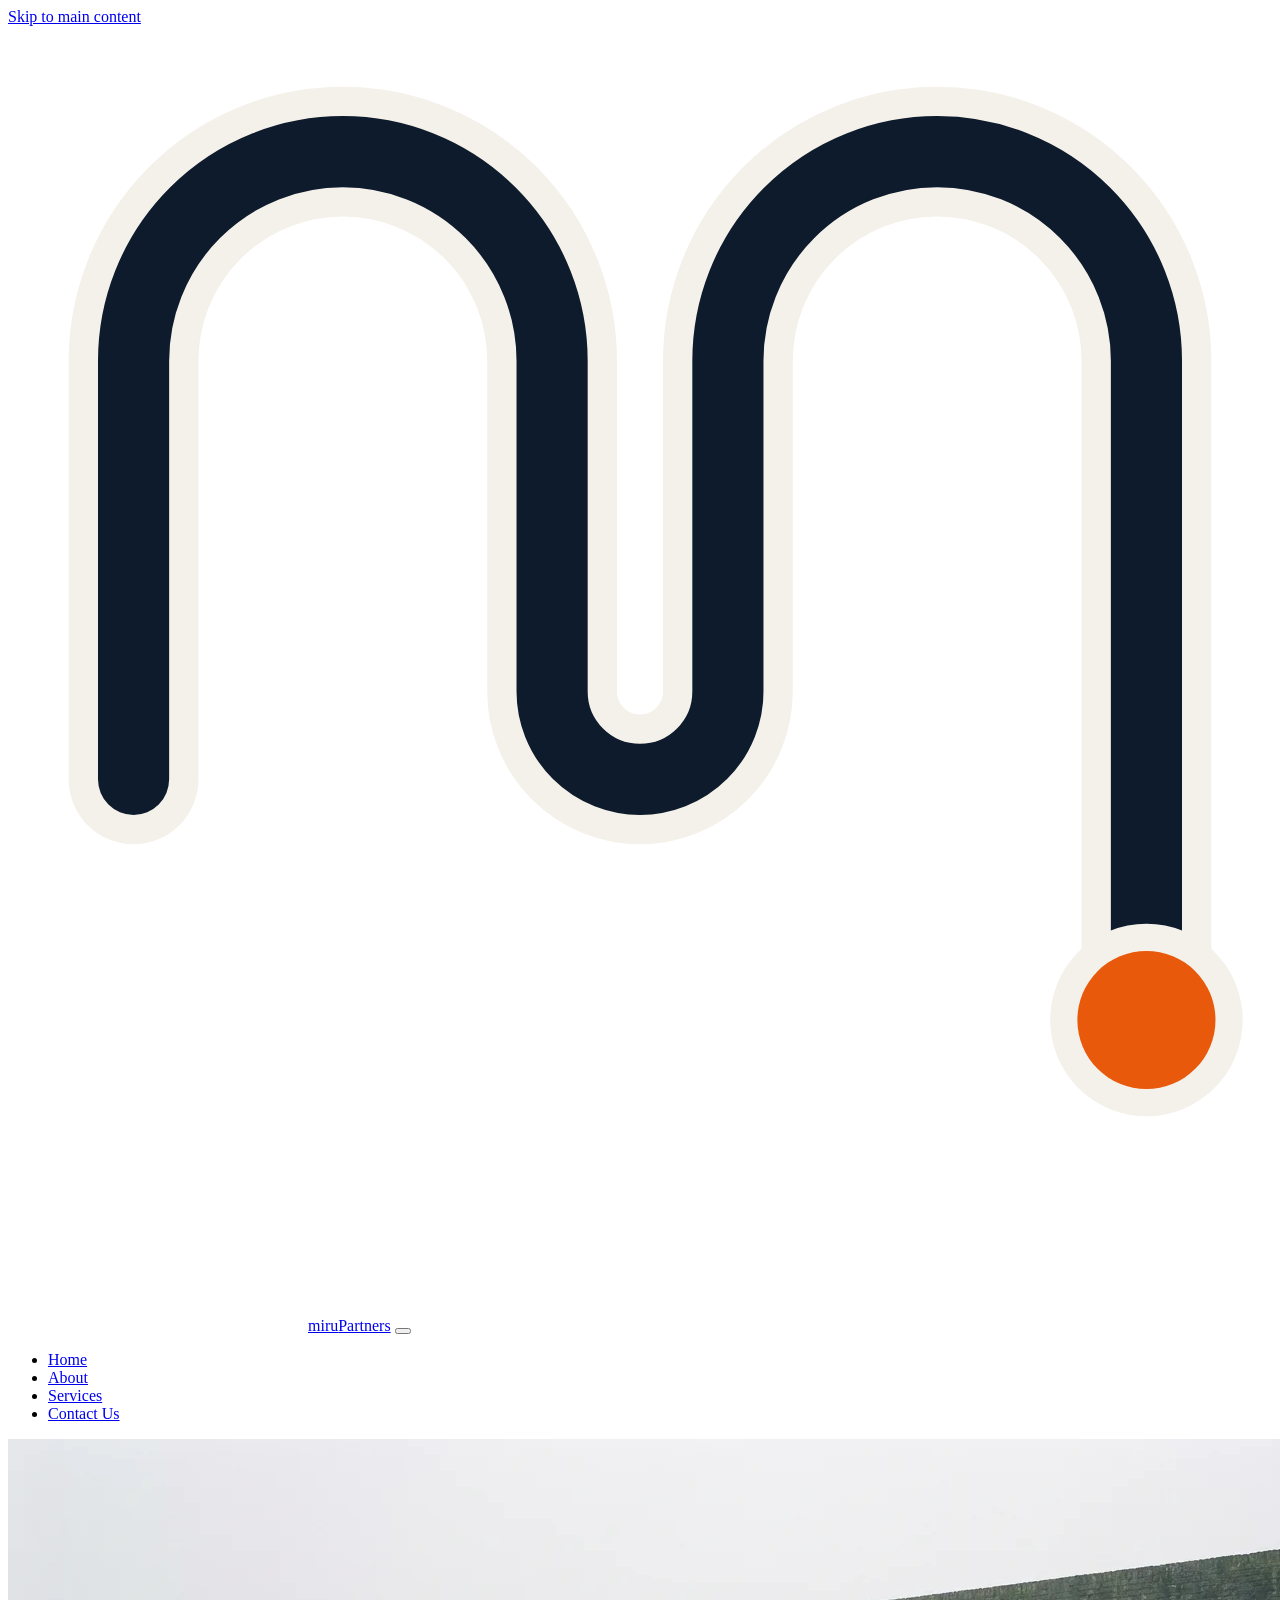
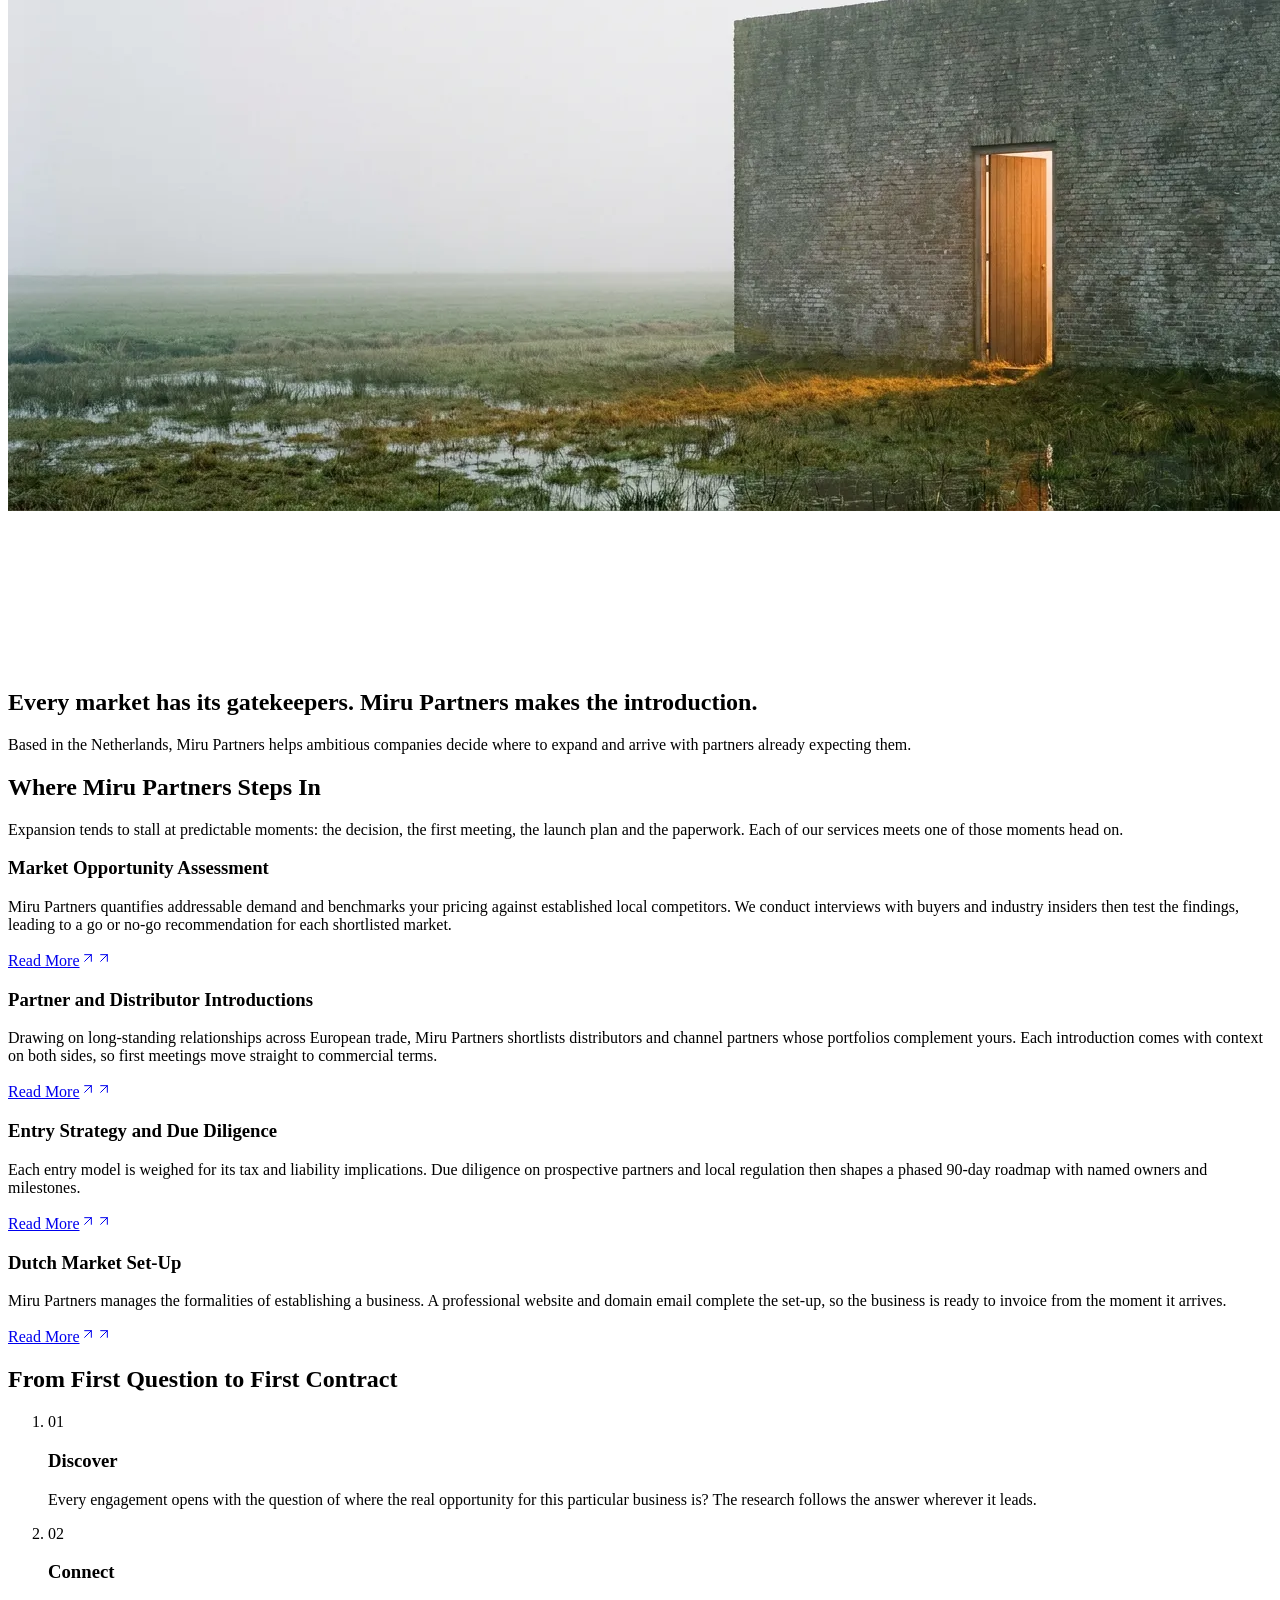
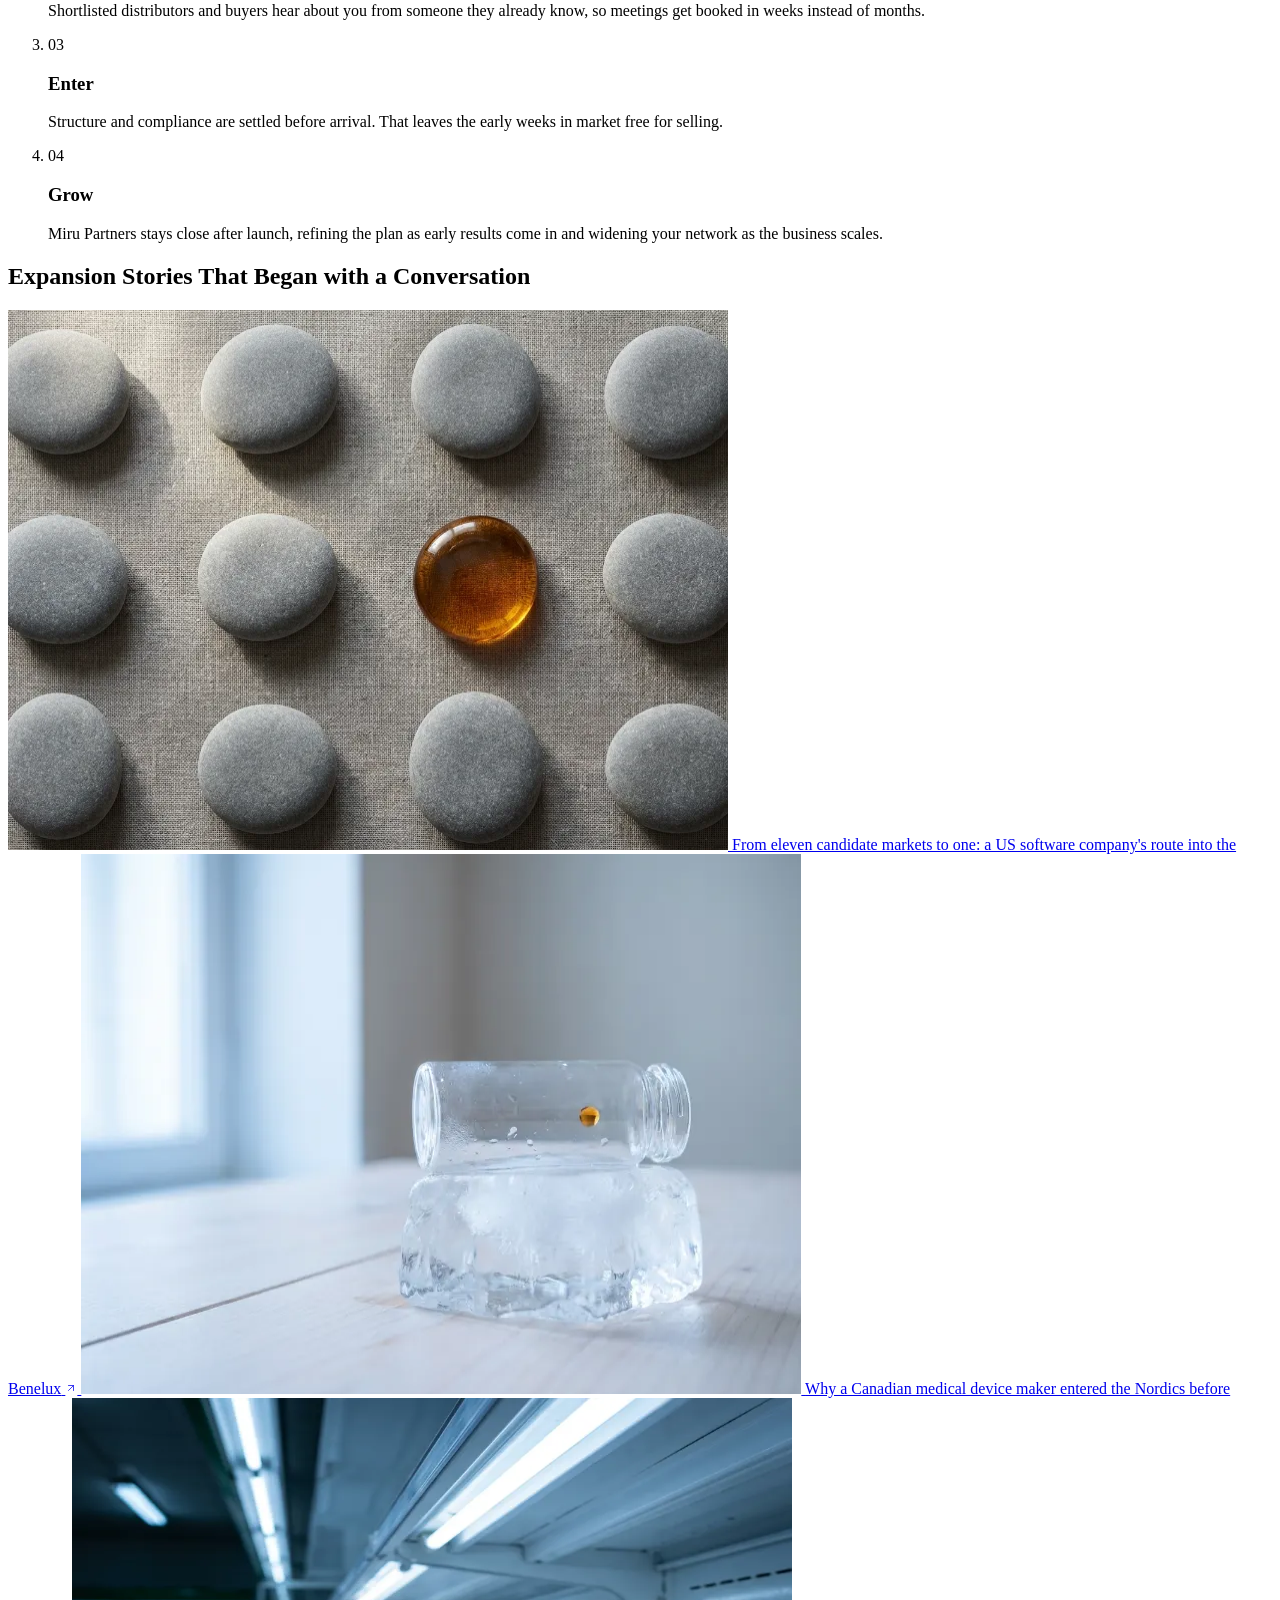
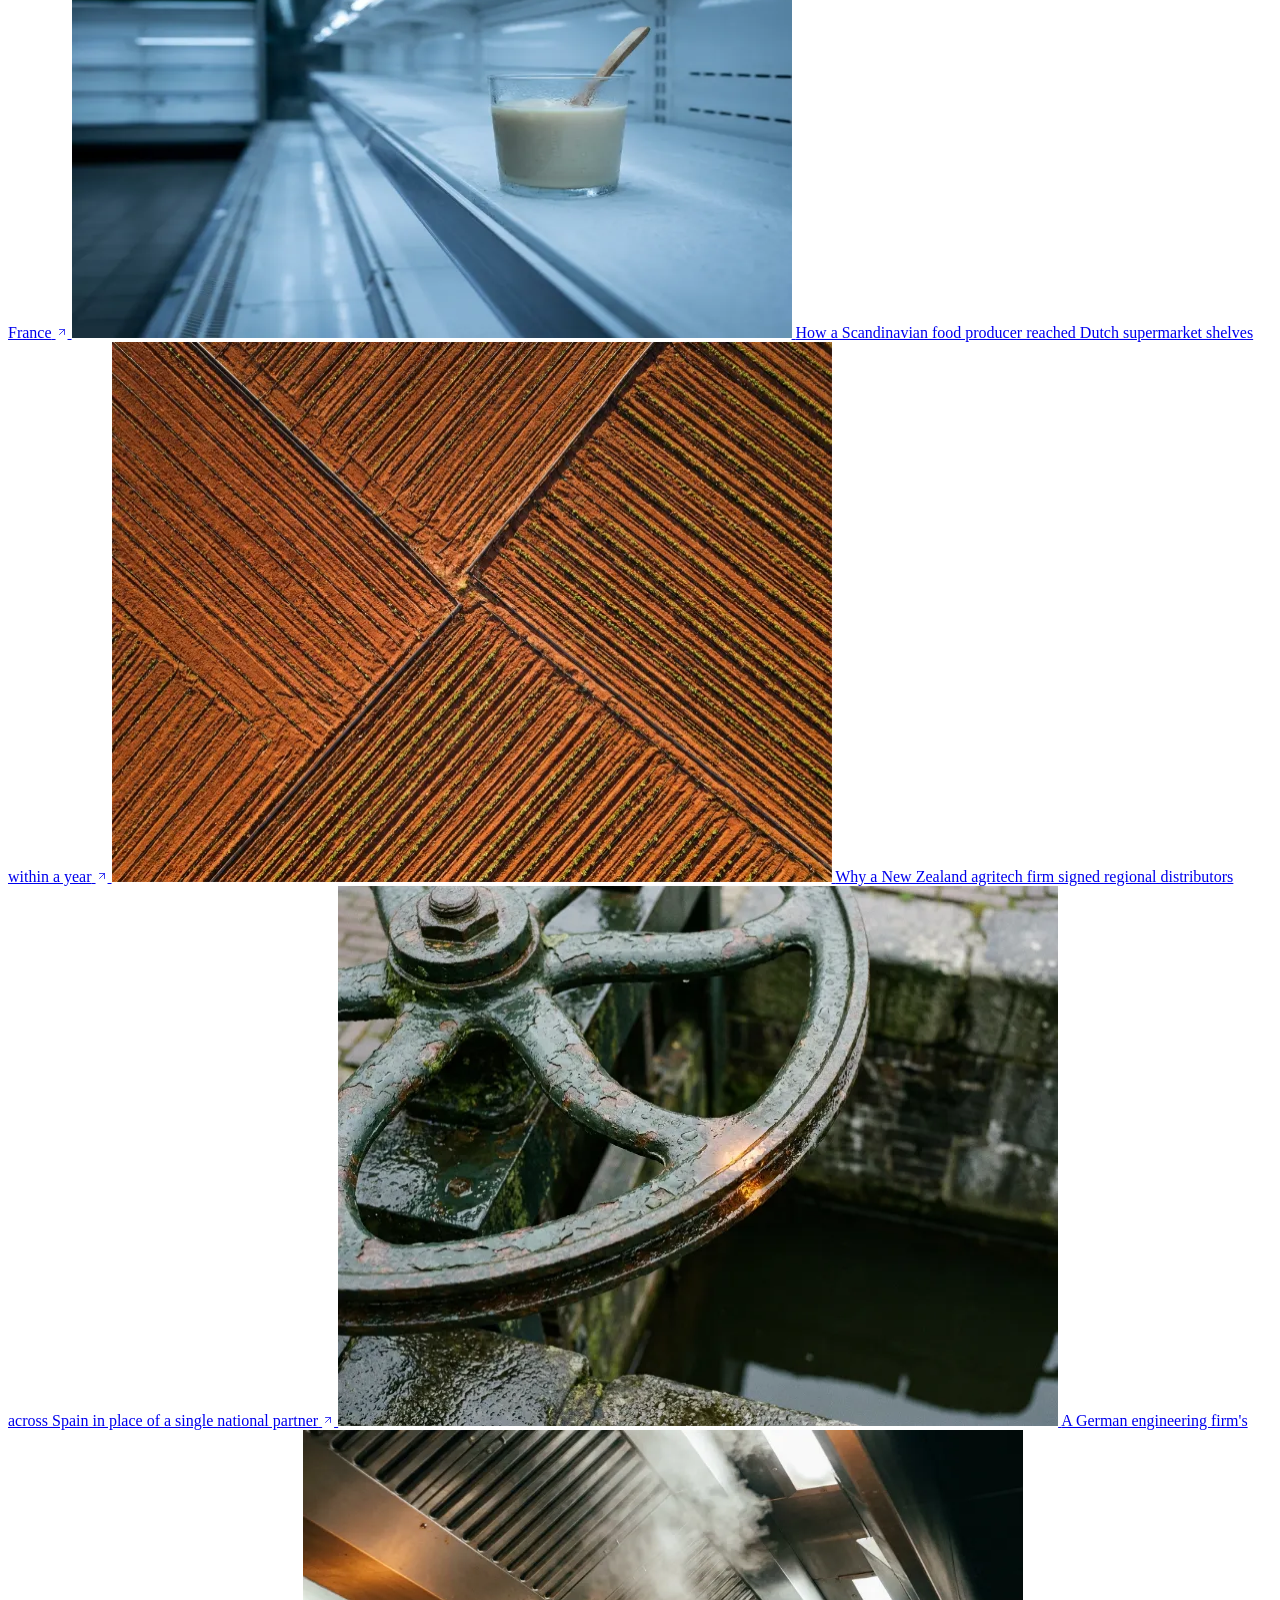
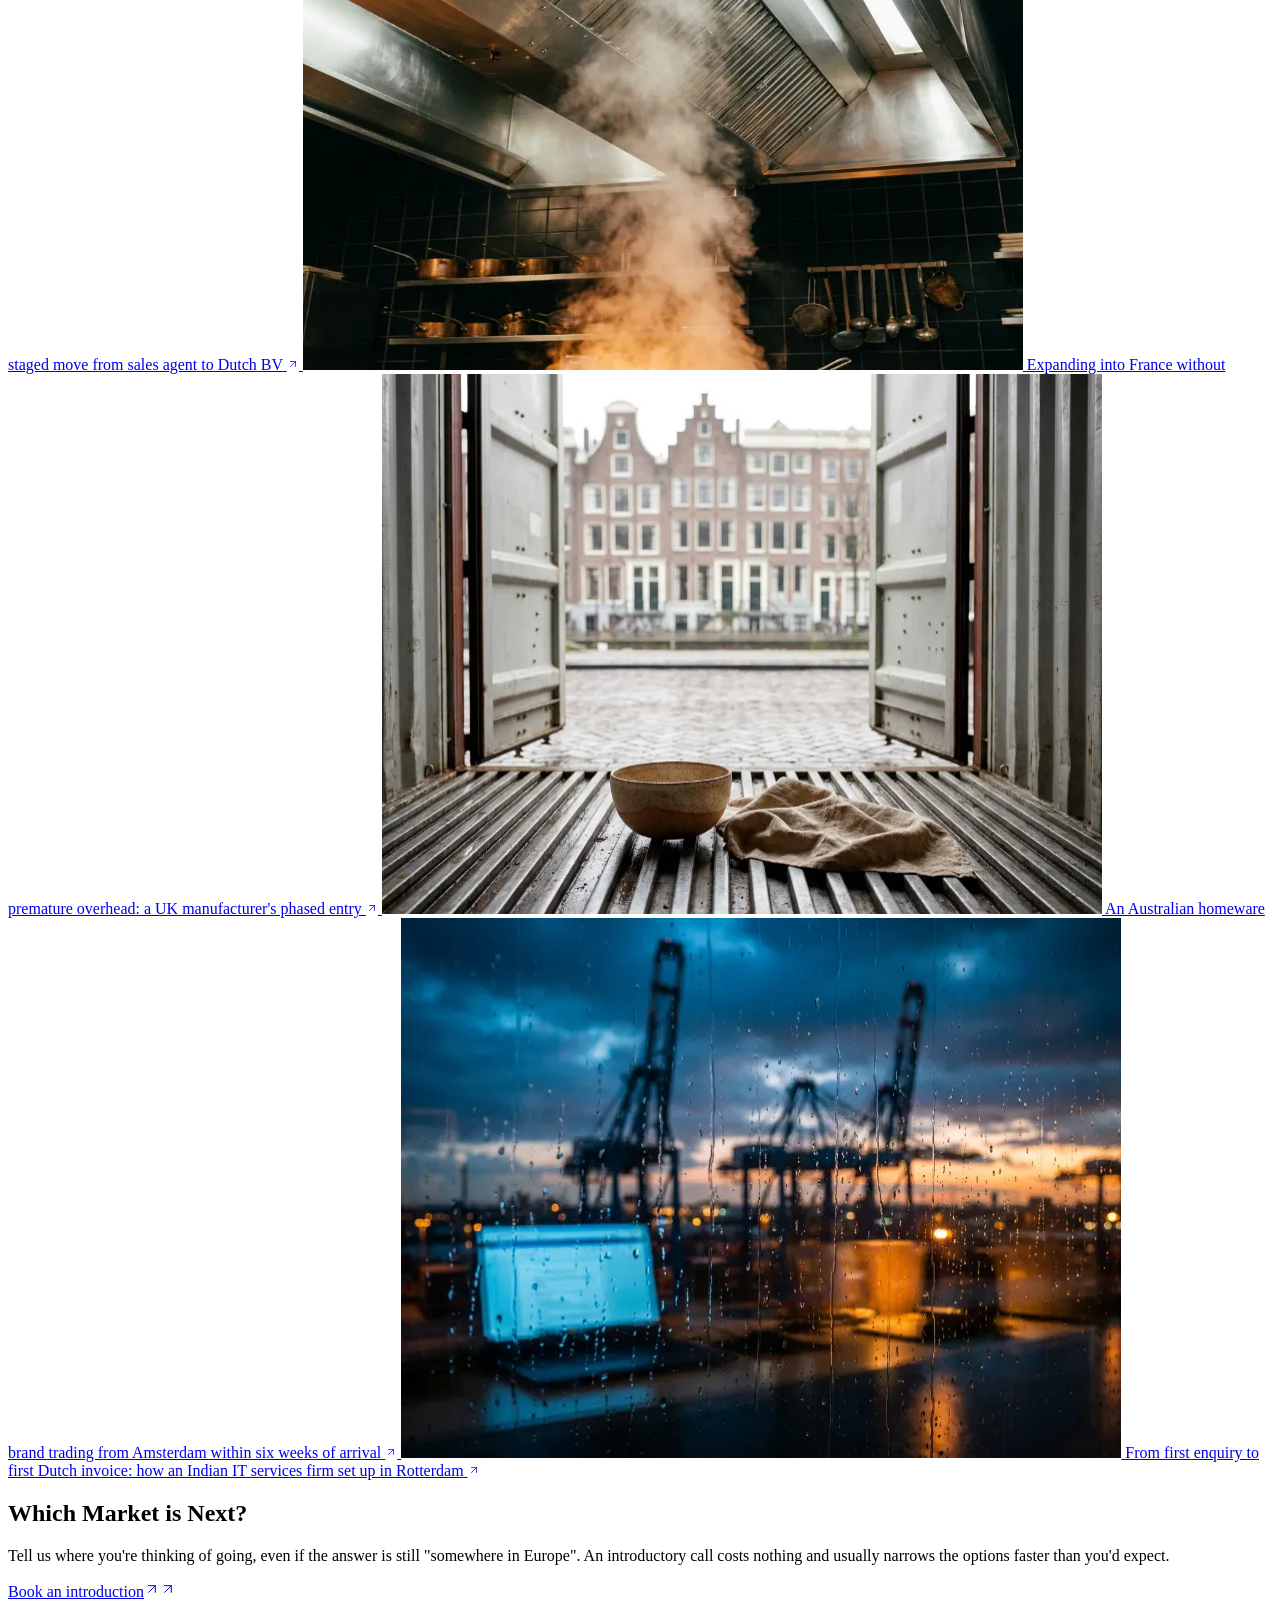
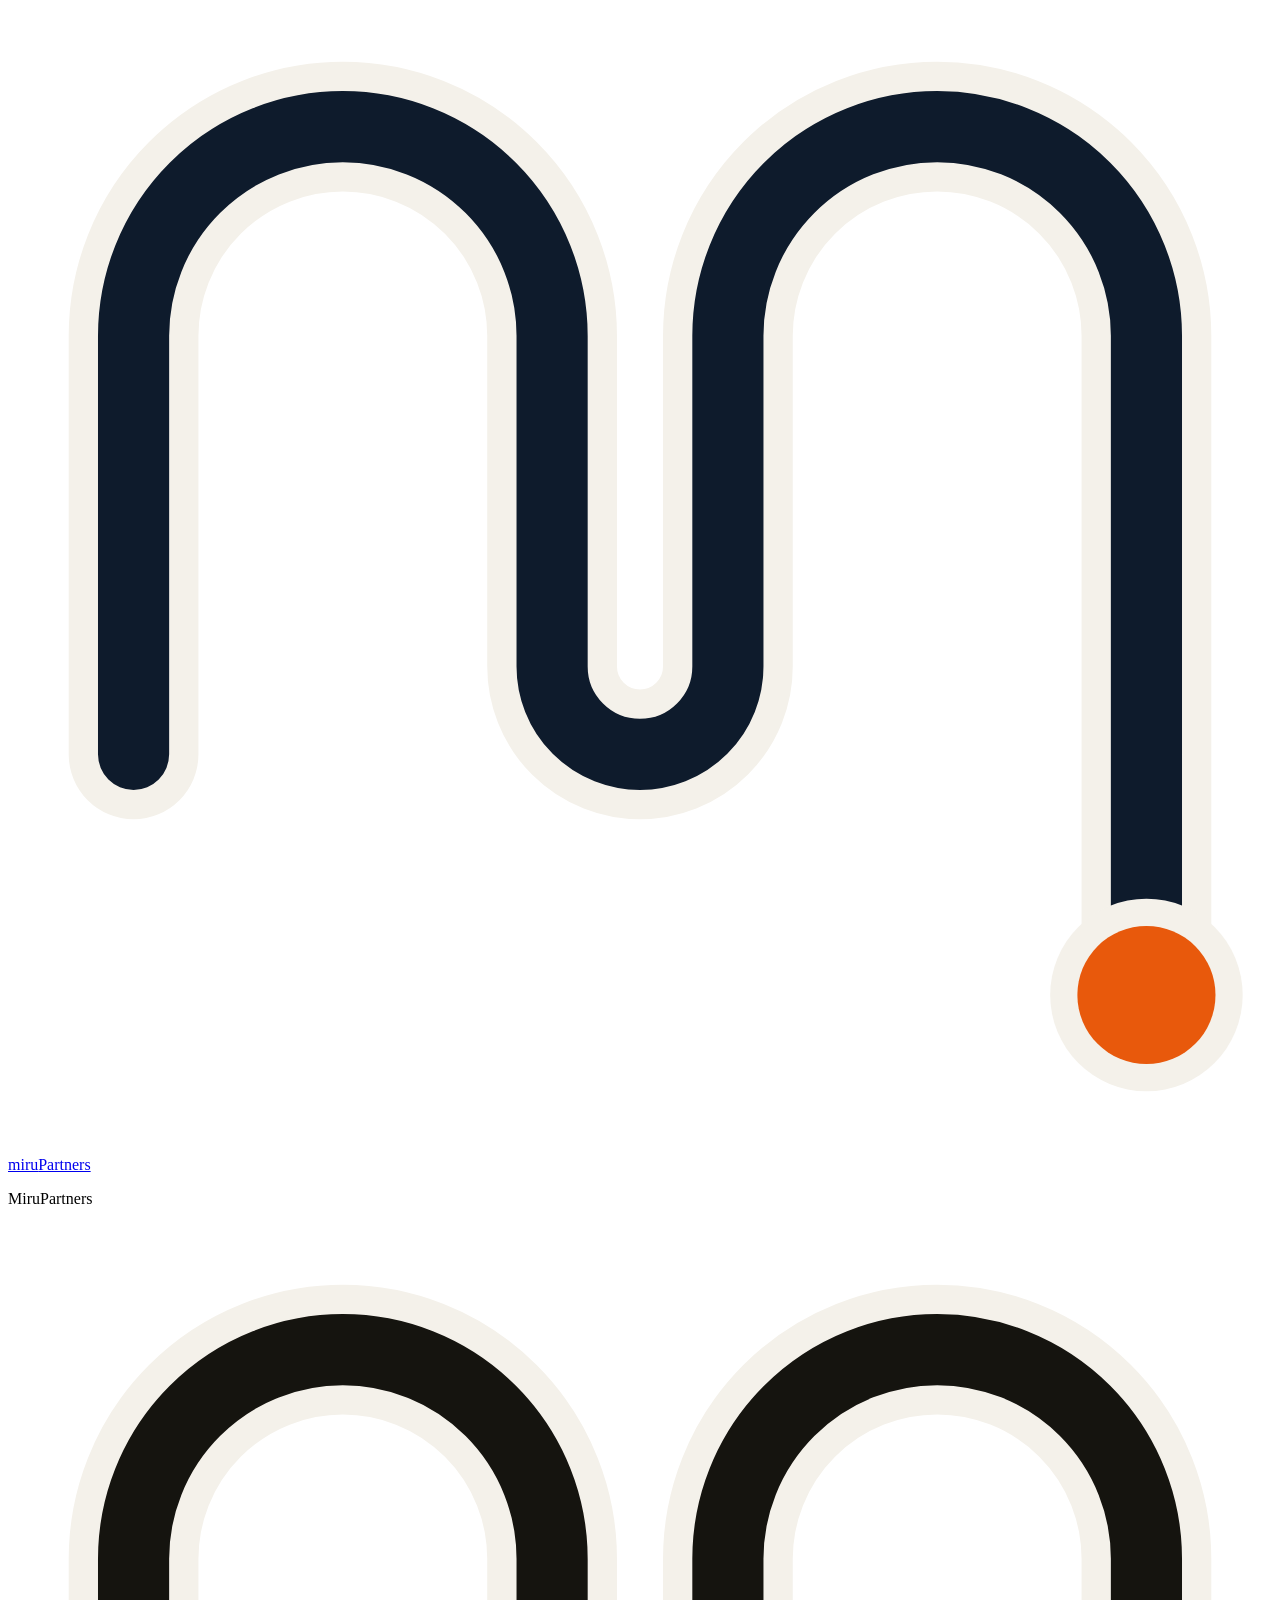
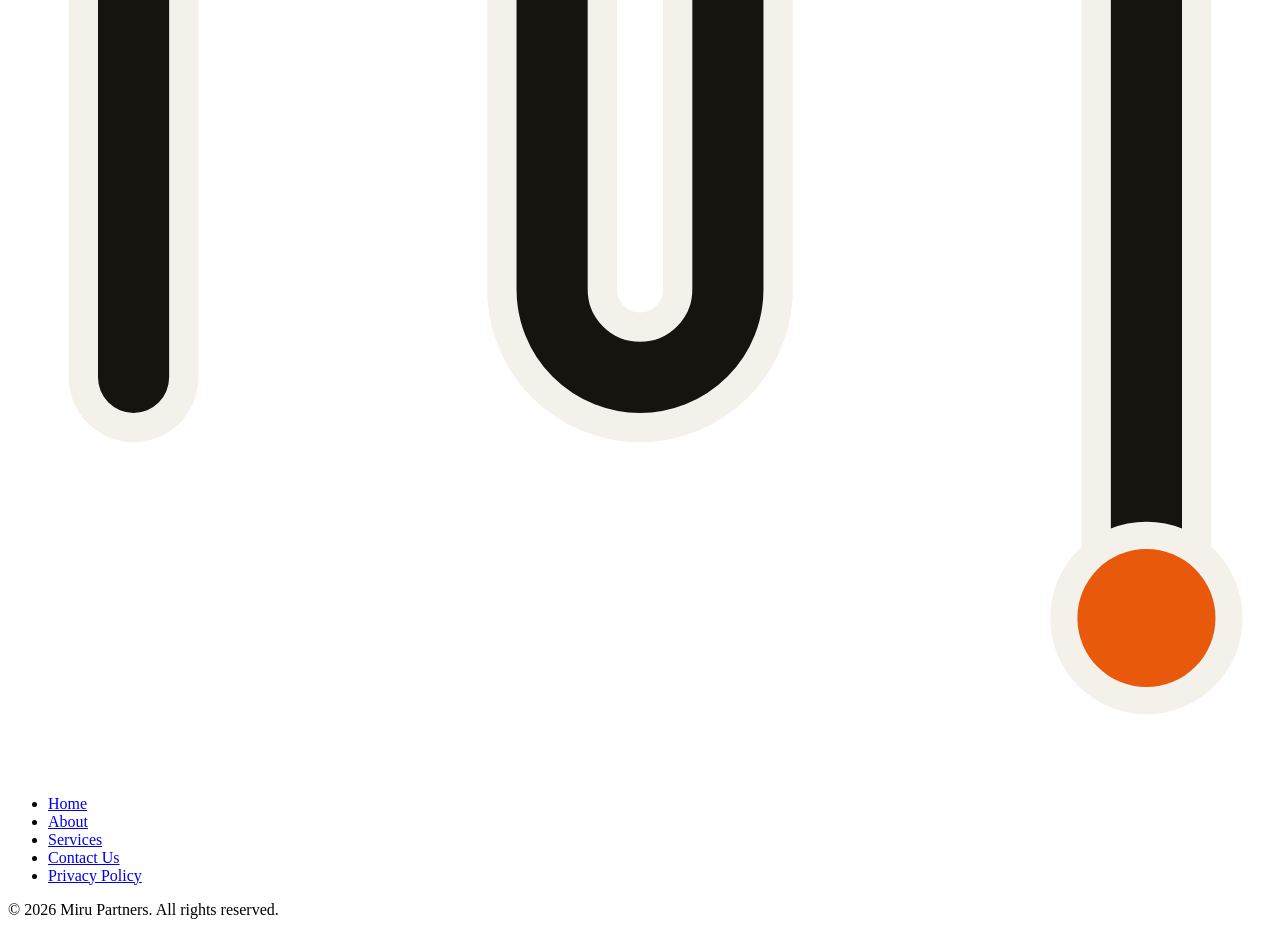
==== index.html @ 8a685271 "Add files via upload" ====
<!DOCTYPE html>
<html lang="en">
<head>
  <meta charset="utf-8">
  <meta name="viewport" content="width=device-width, initial-scale=1">
  <title>Miru Partners - Miru Partners makes the introduction.</title>
  <meta name="description" content="Based in the Netherlands, Miru Partners helps ambitious companies decide where to expand and arrive with partners already expecting them.">
  <meta name="keywords" content="Miru Partners">
  <link rel="icon" href="/favicon.svg" type="image/svg+xml">
  <link rel="canonical" href="https://www.mirupartners.com/">
  <link rel="preload" href="/assets/fonts/archivo-latin-wdth-normal.woff2" as="font" type="font/woff2" crossorigin>
  <link rel="stylesheet" href="/assets/css/styles.css">
</head>
<body>
  <a class="skip-link" href="#main">Skip to main content</a>
  <div class="shell">
    <header class="site-header">
      <a class="logo" href="/" aria-label="Miru Partners, home"><span class="logo__mark" aria-hidden="true"><svg viewBox="0 0 6.04 5.5" fill="none"><path d="M0.6 3.6V1.6A1 1 0 0 1 2.6 1.6V3.18A0.42 0.42 0 0 0 3.44 3.18V1.6A1 1 0 0 1 5.44 1.6V4.75" stroke="#F4F1EA" stroke-width="0.62" stroke-linecap="round" stroke-linejoin="round"/><path d="M0.6 3.6V1.6A1 1 0 0 1 2.6 1.6V3.18A0.42 0.42 0 0 0 3.44 3.18V1.6A1 1 0 0 1 5.44 1.6V4.75" stroke="#0E1B2C" stroke-width="0.34" stroke-linecap="round" stroke-linejoin="round"/><circle cx="5.44" cy="4.75" r="0.46" fill="#F4F1EA"/><circle cx="5.44" cy="4.75" r="0.33" fill="#E8590C"/></svg><canvas></canvas></span><span class="logo__word"><span class="logo__name">miru</span><span class="logo__tag">Partners</span></span></a>
      <button class="menu-toggle" type="button" aria-expanded="false" aria-controls="site-nav" aria-label="Menu"><span></span><span></span></button>
      <nav class="site-nav" id="site-nav" aria-label="Primary">
        <ul>
          <li><a href="/" aria-current="page">Home</a></li>
          <li><a href="/about/">About</a></li>
          <li><a href="/services/">Services</a></li>
          <li><a href="/contact/">Contact Us</a></li>
        </ul>
      </nav>
    </header>

    <main id="main">
      <section class="hero hero--home">
        <div class="hero__media" aria-hidden="true">
          <img src="/assets/img/hero-home-1000.webp" srcset="/assets/img/hero-home-640.webp 640w, /assets/img/hero-home-1000.webp 1000w, /assets/img/hero-home-1600.webp 1584w" sizes="100vw" width="1584" height="672" alt="" fetchpriority="high">
          <span class="hero__glow"></span>
          <canvas class="hero__gl" aria-hidden="true"></canvas>
        </div>
        <div class="container hero__grid">
          <h1 class="statement">Every market has its gatekeepers. <span class="orb orb--live" aria-hidden="true"></span> <span class="fade">Miru Partners makes the introduction.</span></h1>
          <div class="hero__aside">
            <p class="body">Based in the Netherlands, Miru Partners helps ambitious companies decide where to expand and arrive with partners already expecting them.</p>
          </div>
        </div>
        <span class="hero__cue" aria-hidden="true"></span>
      </section>

      <section class="section" aria-labelledby="steps-in">
        <div class="container">
          <div class="intro reveal">
            <h2 class="title" id="steps-in">Where Miru Partners Steps In</h2>
            <p class="body">Expansion tends to stall at predictable moments: the decision, the first meeting, the launch plan and the paperwork. Each of our services meets one of those moments head on.</p>
          </div>
          <div class="rows">
            <article class="row reveal">
              <div class="svc__emblem row__emblem" data-emblem="shortlist" aria-hidden="true"></div>
              <h3 class="row__title">Market Opportunity Assessment</h3>
              <p class="body">Miru Partners quantifies addressable demand and benchmarks your pricing against established local competitors. We conduct interviews with buyers and industry insiders then test the findings, leading to a go or no-go recommendation for each shortlisted market.</p>
              <a class="btn btn--sm" href="/services/#market-opportunity-assessment" aria-label="Read More: Market Opportunity Assessment"><span class="btn__label">Read More</span><span class="btn__icon" aria-hidden="true"><svg width="16" height="16" viewBox="0 0 24 24" fill="none" stroke="currentColor" stroke-width="1.5" stroke-linecap="round" stroke-linejoin="round"><path d="M7 17 17 7"/><path d="M7 7h10v10"/></svg><svg width="16" height="16" viewBox="0 0 24 24" fill="none" stroke="currentColor" stroke-width="1.5" stroke-linecap="round" stroke-linejoin="round"><path d="M7 17 17 7"/><path d="M7 7h10v10"/></svg></span></a>
            </article>
            <article class="row reveal">
              <div class="svc__emblem row__emblem" data-emblem="bridge" aria-hidden="true"></div>
              <h3 class="row__title">Partner and Distributor Introductions</h3>
              <p class="body">Drawing on long-standing relationships across European trade, Miru Partners shortlists distributors and channel partners whose portfolios complement yours. Each introduction comes with context on both sides, so first meetings move straight to commercial terms.</p>
              <a class="btn btn--sm" href="/services/#partner-and-distributor-introductions" aria-label="Read More: Partner and Distributor Introductions"><span class="btn__label">Read More</span><span class="btn__icon" aria-hidden="true"><svg width="16" height="16" viewBox="0 0 24 24" fill="none" stroke="currentColor" stroke-width="1.5" stroke-linecap="round" stroke-linejoin="round"><path d="M7 17 17 7"/><path d="M7 7h10v10"/></svg><svg width="16" height="16" viewBox="0 0 24 24" fill="none" stroke="currentColor" stroke-width="1.5" stroke-linecap="round" stroke-linejoin="round"><path d="M7 17 17 7"/><path d="M7 7h10v10"/></svg></span></a>
            </article>
            <article class="row reveal">
              <div class="svc__emblem row__emblem" data-emblem="roadmap" aria-hidden="true"></div>
              <h3 class="row__title">Entry Strategy and Due Diligence</h3>
              <p class="body">Each entry model is weighed for its tax and liability implications. Due diligence on prospective partners and local regulation then shapes a phased 90-day roadmap with named owners and milestones.</p>
              <a class="btn btn--sm" href="/services/#entry-strategy-and-due-diligence" aria-label="Read More: Entry Strategy and Due Diligence"><span class="btn__label">Read More</span><span class="btn__icon" aria-hidden="true"><svg width="16" height="16" viewBox="0 0 24 24" fill="none" stroke="currentColor" stroke-width="1.5" stroke-linecap="round" stroke-linejoin="round"><path d="M7 17 17 7"/><path d="M7 7h10v10"/></svg><svg width="16" height="16" viewBox="0 0 24 24" fill="none" stroke="currentColor" stroke-width="1.5" stroke-linecap="round" stroke-linejoin="round"><path d="M7 17 17 7"/><path d="M7 7h10v10"/></svg></span></a>
            </article>
            <article class="row reveal">
              <div class="svc__emblem row__emblem" data-emblem="setup" aria-hidden="true"></div>
              <h3 class="row__title">Dutch Market Set-Up</h3>
              <p class="body">Miru Partners manages the formalities of establishing a business. A professional website and domain email complete the set-up, so the business is ready to invoice from the moment it arrives.</p>
              <a class="btn btn--sm" href="/services/#dutch-market-set-up" aria-label="Read More: Dutch Market Set-Up"><span class="btn__label">Read More</span><span class="btn__icon" aria-hidden="true"><svg width="16" height="16" viewBox="0 0 24 24" fill="none" stroke="currentColor" stroke-width="1.5" stroke-linecap="round" stroke-linejoin="round"><path d="M7 17 17 7"/><path d="M7 7h10v10"/></svg><svg width="16" height="16" viewBox="0 0 24 24" fill="none" stroke="currentColor" stroke-width="1.5" stroke-linecap="round" stroke-linejoin="round"><path d="M7 17 17 7"/><path d="M7 7h10v10"/></svg></span></a>
            </article>
          </div>
        </div>
      </section>

      <section class="section band" aria-labelledby="process">
        <div class="container">
          <h2 class="title reveal measure-14" id="process">From First Question to First Contract</h2>
          <ol class="steps">
            <li class="step reveal">
              <span class="step__num">01</span>
              <h3>Discover</h3>
              <p class="body">Every engagement opens with the question of where the real opportunity for this particular business is? The research follows the answer wherever it leads.</p>
            </li>
            <li class="step reveal">
              <span class="step__num">02</span>
              <h3>Connect</h3>
              <p class="body">Shortlisted distributors and buyers hear about you from someone they already know, so meetings get booked in weeks instead of months.</p>
            </li>
            <li class="step reveal">
              <span class="step__num">03</span>
              <h3>Enter</h3>
              <p class="body">Structure and compliance are settled before arrival. That leaves the early weeks in market free for selling.</p>
            </li>
            <li class="step reveal">
              <span class="step__num">04</span>
              <h3>Grow</h3>
              <p class="body">Miru Partners stays close after launch, refining the plan as early results come in and widening your network as the business scales.</p>
            </li>
          </ol>
        </div>
      </section>

      <section class="tumble" aria-labelledby="stories" data-tumble>
        <div class="tumble__sticky">
          <div class="container tumble__head">
            <h2 class="title title--sm" id="stories">Expansion Stories That Began with a Conversation</h2>
          </div>
          <div class="tumble__scene">
            <a class="tumble__card" href="/services/#case-benelux">
              <img src="/assets/img/story-benelux-720.webp" width="720" height="540" alt="" decoding="async" draggable="false">
              <span class="tumble__text">From eleven candidate markets to one: a US software company's route into the Benelux</span>
              <span class="tumble__arrow" aria-hidden="true"><svg width="12" height="12" viewBox="0 0 24 24" fill="none" stroke="currentColor" stroke-width="1.5" stroke-linecap="round" stroke-linejoin="round" aria-hidden="true"><path d="M7 17 17 7"/><path d="M7 7h10v10"/></svg></span>
            </a>
            <a class="tumble__card" href="/services/#case-nordics" tabindex="-1">
              <img src="/assets/img/story-nordics-720.webp" width="720" height="540" alt="" decoding="async" draggable="false">
              <span class="tumble__text">Why a Canadian medical device maker entered the Nordics before France</span>
              <span class="tumble__arrow" aria-hidden="true"><svg width="12" height="12" viewBox="0 0 24 24" fill="none" stroke="currentColor" stroke-width="1.5" stroke-linecap="round" stroke-linejoin="round" aria-hidden="true"><path d="M7 17 17 7"/><path d="M7 7h10v10"/></svg></span>
            </a>
            <a class="tumble__card" href="/services/#case-supermarket" tabindex="-1">
              <img src="/assets/img/story-supermarket-720.webp" width="720" height="540" alt="" decoding="async" draggable="false">
              <span class="tumble__text">How a Scandinavian food producer reached Dutch supermarket shelves within a year</span>
              <span class="tumble__arrow" aria-hidden="true"><svg width="12" height="12" viewBox="0 0 24 24" fill="none" stroke="currentColor" stroke-width="1.5" stroke-linecap="round" stroke-linejoin="round" aria-hidden="true"><path d="M7 17 17 7"/><path d="M7 7h10v10"/></svg></span>
            </a>
            <a class="tumble__card" href="/services/#case-spain" tabindex="-1">
              <img src="/assets/img/story-spain-720.webp" width="720" height="540" alt="" loading="lazy" decoding="async" draggable="false">
              <span class="tumble__text">Why a New Zealand agritech firm signed regional distributors across Spain in place of a single national partner</span>
              <span class="tumble__arrow" aria-hidden="true"><svg width="12" height="12" viewBox="0 0 24 24" fill="none" stroke="currentColor" stroke-width="1.5" stroke-linecap="round" stroke-linejoin="round" aria-hidden="true"><path d="M7 17 17 7"/><path d="M7 7h10v10"/></svg></span>
            </a>
            <a class="tumble__card" href="/services/#case-dutch-bv" tabindex="-1">
              <img src="/assets/img/story-dutch-bv-720.webp" width="720" height="540" alt="" loading="lazy" decoding="async" draggable="false">
              <span class="tumble__text">A German engineering firm's staged move from sales agent to Dutch BV</span>
              <span class="tumble__arrow" aria-hidden="true"><svg width="12" height="12" viewBox="0 0 24 24" fill="none" stroke="currentColor" stroke-width="1.5" stroke-linecap="round" stroke-linejoin="round" aria-hidden="true"><path d="M7 17 17 7"/><path d="M7 7h10v10"/></svg></span>
            </a>
            <a class="tumble__card" href="/services/#case-france" tabindex="-1">
              <img src="/assets/img/story-france-720.webp" width="720" height="540" alt="" loading="lazy" decoding="async" draggable="false">
              <span class="tumble__text">Expanding into France without premature overhead: a UK manufacturer's phased entry</span>
              <span class="tumble__arrow" aria-hidden="true"><svg width="12" height="12" viewBox="0 0 24 24" fill="none" stroke="currentColor" stroke-width="1.5" stroke-linecap="round" stroke-linejoin="round" aria-hidden="true"><path d="M7 17 17 7"/><path d="M7 7h10v10"/></svg></span>
            </a>
            <a class="tumble__card" href="/services/#case-amsterdam" tabindex="-1">
              <img src="/assets/img/story-amsterdam-720.webp" width="720" height="540" alt="" loading="lazy" decoding="async" draggable="false">
              <span class="tumble__text">An Australian homeware brand trading from Amsterdam within six weeks of arrival</span>
              <span class="tumble__arrow" aria-hidden="true"><svg width="12" height="12" viewBox="0 0 24 24" fill="none" stroke="currentColor" stroke-width="1.5" stroke-linecap="round" stroke-linejoin="round" aria-hidden="true"><path d="M7 17 17 7"/><path d="M7 7h10v10"/></svg></span>
            </a>
            <a class="tumble__card" href="/services/#case-rotterdam" tabindex="-1">
              <img src="/assets/img/story-rotterdam-720.webp" width="720" height="540" alt="" loading="lazy" decoding="async" draggable="false">
              <span class="tumble__text">From first enquiry to first Dutch invoice: how an Indian IT services firm set up in Rotterdam</span>
              <span class="tumble__arrow" aria-hidden="true"><svg width="12" height="12" viewBox="0 0 24 24" fill="none" stroke="currentColor" stroke-width="1.5" stroke-linecap="round" stroke-linejoin="round" aria-hidden="true"><path d="M7 17 17 7"/><path d="M7 7h10v10"/></svg></span>
            </a>
          </div>
          <div class="container tumble__bar" aria-hidden="true"><span></span></div>
        </div>
      </section>

      <section class="section hairline" aria-labelledby="next">
        <div class="container cta reveal">
          <h2 class="title" id="next">Which Market is <span class="orb" aria-hidden="true"></span> Next?</h2>
          <div class="cta__text">
            <p class="body">Tell us where you're thinking of going, even if the answer is still "somewhere in Europe". An introductory call costs nothing and usually narrows the options faster than you'd expect.</p>
            <a class="btn" href="/contact/"><span class="btn__label">Book an introduction</span><span class="btn__icon" aria-hidden="true"><svg width="16" height="16" viewBox="0 0 24 24" fill="none" stroke="currentColor" stroke-width="1.5" stroke-linecap="round" stroke-linejoin="round"><path d="M7 17 17 7"/><path d="M7 7h10v10"/></svg><svg width="16" height="16" viewBox="0 0 24 24" fill="none" stroke="currentColor" stroke-width="1.5" stroke-linecap="round" stroke-linejoin="round"><path d="M7 17 17 7"/><path d="M7 7h10v10"/></svg></span></a>
          </div>
        </div>
      </section>
    </main>

    <footer class="site-footer">
      <div class="container">
        <a class="logo logo--footer" href="/" aria-label="Miru Partners, home"><span class="logo__mark" aria-hidden="true"><svg viewBox="0 0 6.04 5.5" fill="none"><path d="M0.6 3.6V1.6A1 1 0 0 1 2.6 1.6V3.18A0.42 0.42 0 0 0 3.44 3.18V1.6A1 1 0 0 1 5.44 1.6V4.75" stroke="#F4F1EA" stroke-width="0.62" stroke-linecap="round" stroke-linejoin="round"/><path d="M0.6 3.6V1.6A1 1 0 0 1 2.6 1.6V3.18A0.42 0.42 0 0 0 3.44 3.18V1.6A1 1 0 0 1 5.44 1.6V4.75" stroke="#0E1B2C" stroke-width="0.34" stroke-linecap="round" stroke-linejoin="round"/><circle cx="5.44" cy="4.75" r="0.46" fill="#F4F1EA"/><circle cx="5.44" cy="4.75" r="0.33" fill="#E8590C"/></svg></span><span class="logo__word" aria-hidden="true"><span class="logo__name">miru</span><span class="logo__tag">Partners</span></span></a>
        <div class="site-footer__brand"><p class="site-footer__mark" aria-hidden="true"><span>Miru</span><span>Partners</span></p><svg class="site-footer__symbol" viewBox="0 0 6.04 5.5" fill="none"><path d="M0.6 3.6V1.6A1 1 0 0 1 2.6 1.6V3.18A0.42 0.42 0 0 0 3.44 3.18V1.6A1 1 0 0 1 5.44 1.6V4.75" stroke="#F4F1EA" stroke-width="0.62" stroke-linecap="round" stroke-linejoin="round"/><path d="M0.6 3.6V1.6A1 1 0 0 1 2.6 1.6V3.18A0.42 0.42 0 0 0 3.44 3.18V1.6A1 1 0 0 1 5.44 1.6V4.75" stroke="#15140F" stroke-width="0.34" stroke-linecap="round" stroke-linejoin="round"/><g class="sym-dot" transform="translate(5.44 4.75)" tabindex="0" role="slider" aria-label="Orange dot on the Miru mark: drag it along the M" aria-valuemin="0" aria-valuemax="100" aria-valuenow="100" aria-valuetext="End of the M"><circle class="sym-dot__hit" r="0.95" fill="transparent"/><circle r="0.46" fill="#F4F1EA"/><circle class="sym-dot__core" r="0.33" fill="#E8590C"/></g></svg></div>
        <div class="site-footer__row">
          <nav aria-label="Footer">
            <ul>
              <li><a href="/">Home</a></li>
              <li><a href="/about/">About</a></li>
              <li><a href="/services/">Services</a></li>
              <li><a href="/contact/">Contact Us</a></li>
              <li><a href="/privacy-policy/">Privacy Policy</a></li>
            </ul>
          </nav>
          <p>&copy; 2026 Miru Partners. All rights reserved.</p>
        </div>
      </div>
    </footer>
  </div>
  <!-- cookie copy below is a placeholder -->
  <section class="cookie" id="cookie-consent" aria-label="Cookie consent" hidden>
    <p class="cookie__text" id="cookie-consent-text">This website uses cookies. By continuing to use this website you are giving consent to cookies being used.</p>
    <div class="cookie__actions">
      <button class="btn btn--outline btn--sm cookie__decline" type="button" data-cookie-choice="declined"><span class="btn__label">Decline</span></button>
      <button class="btn btn--sm cookie__accept" type="button" data-cookie-choice="accepted"><span class="btn__label">Accept</span></button>
    </div>
  </section>
  <script src="/assets/js/vendor/three.min.js" defer></script>
  <script type="module" src="/assets/js/main.js"></script>
</body>
</html>
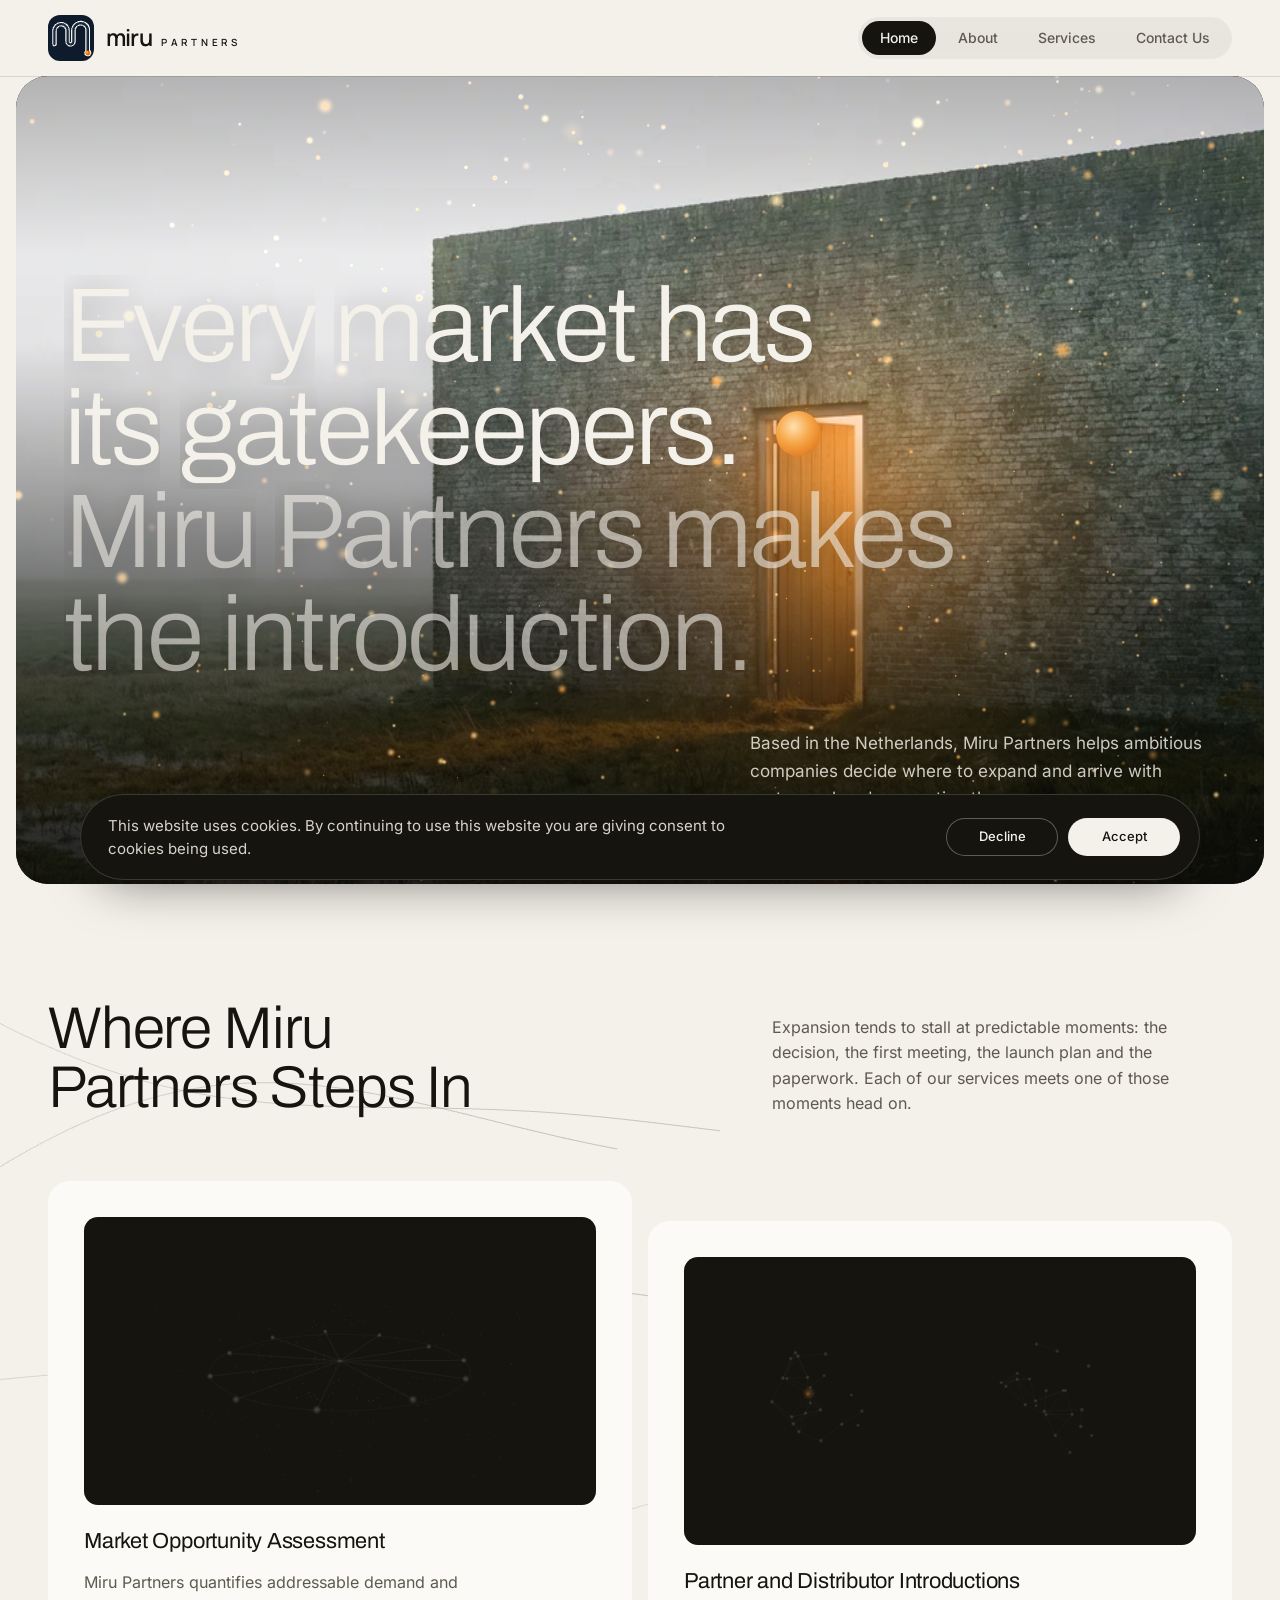
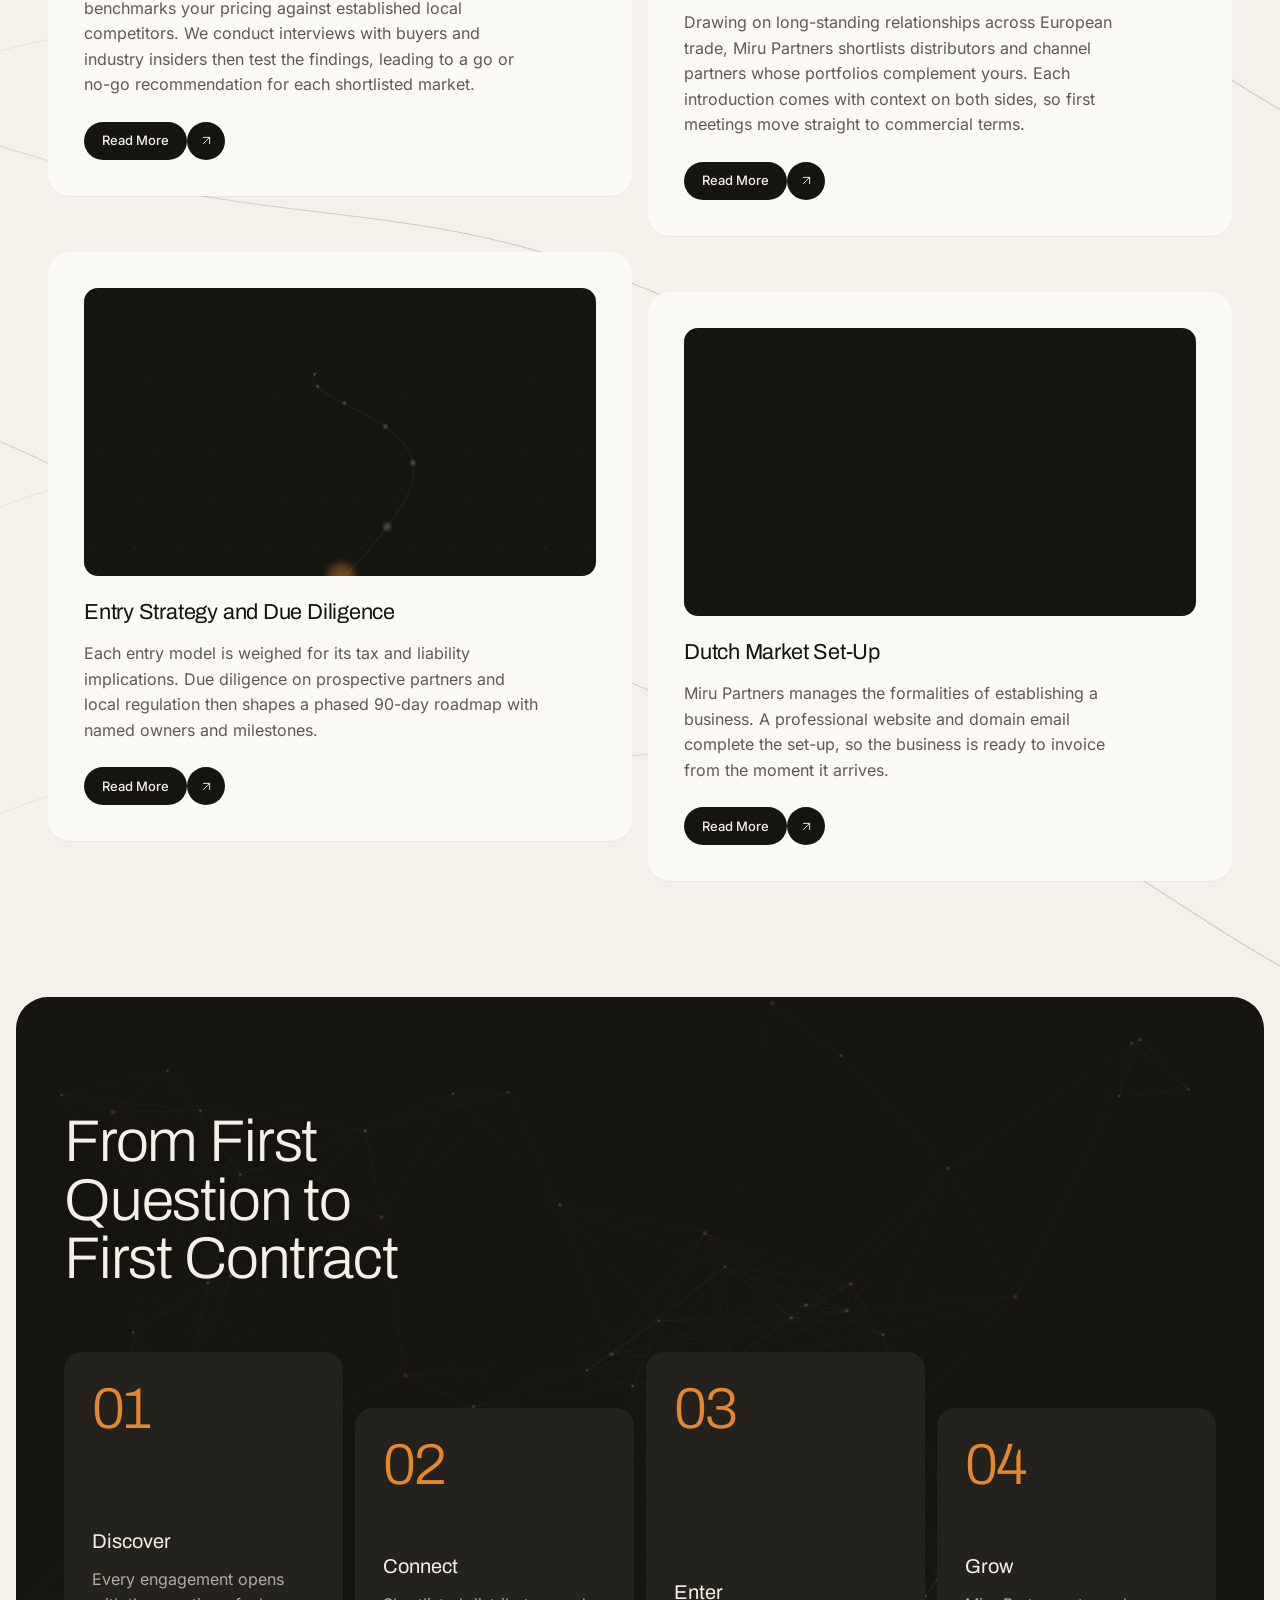
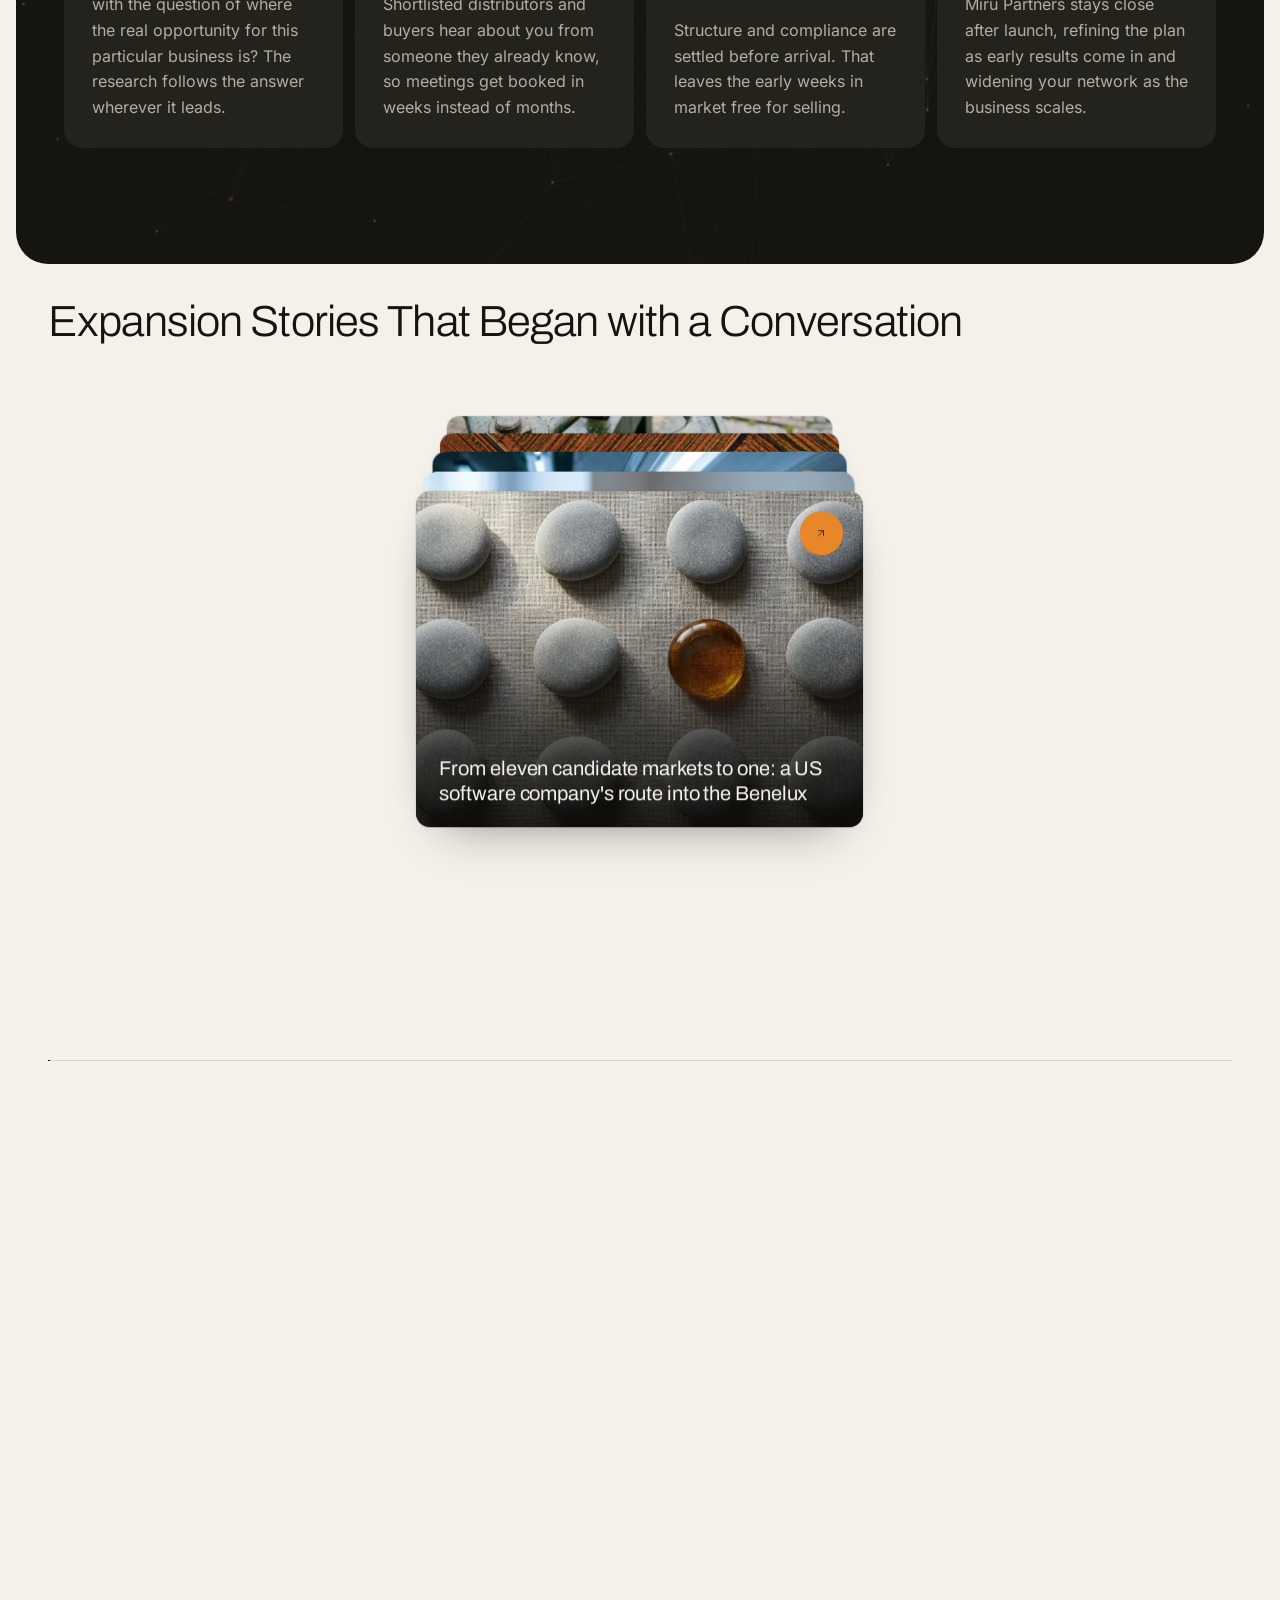
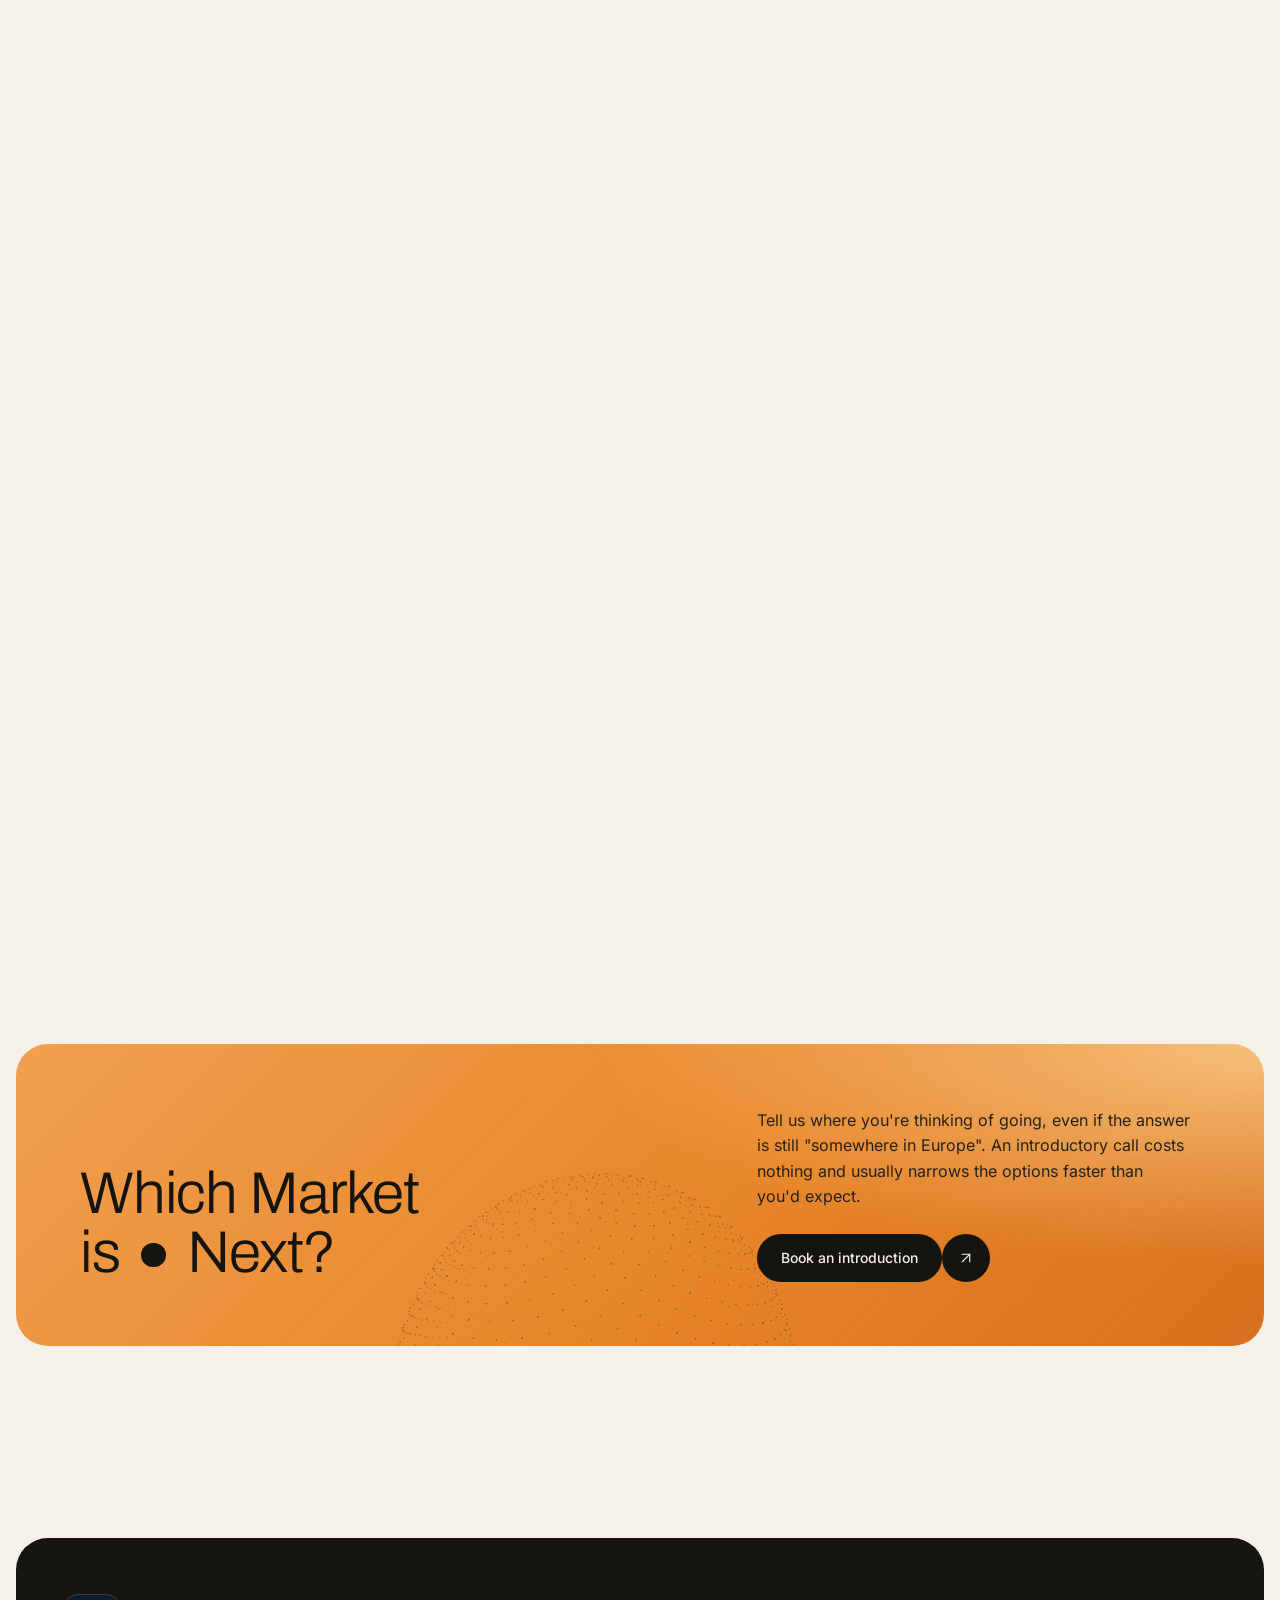
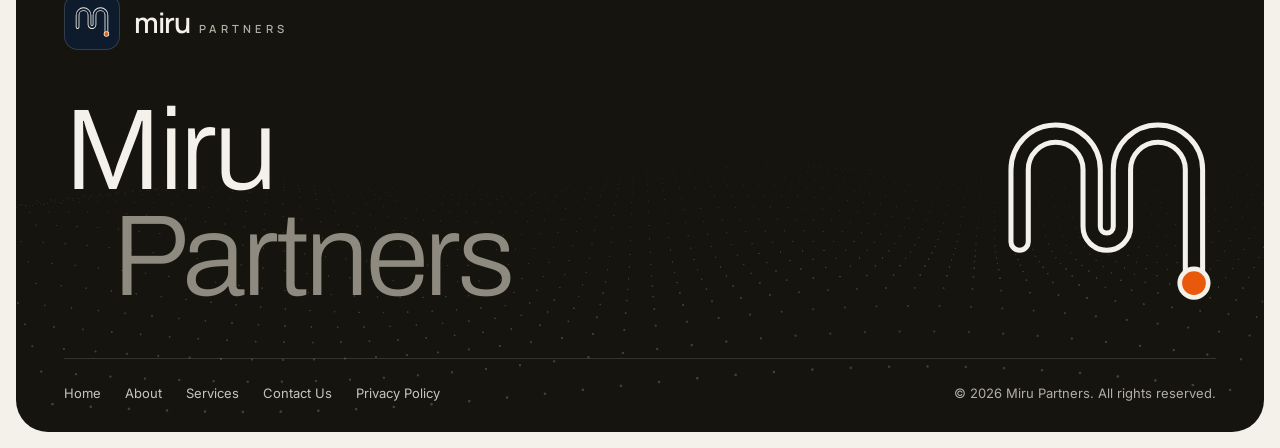
==== commit ecc13114: "Add files via upload" ====
--- a/index.html
+++ b/index.html
@@ -6,23 +6,23 @@
   <title>Miru Partners - Miru Partners makes the introduction.</title>
   <meta name="description" content="Based in the Netherlands, Miru Partners helps ambitious companies decide where to expand and arrive with partners already expecting them.">
   <meta name="keywords" content="Miru Partners">
-  <link rel="icon" href="/favicon.svg" type="image/svg+xml">
+  <link rel="icon" href="./favicon.svg" type="image/svg+xml">
   <link rel="canonical" href="https://www.mirupartners.com/">
-  <link rel="preload" href="/assets/fonts/archivo-latin-wdth-normal.woff2" as="font" type="font/woff2" crossorigin>
-  <link rel="stylesheet" href="/assets/css/styles.css">
+  <link rel="preload" href="assets/fonts/archivo-latin-wdth-normal.woff2" as="font" type="font/woff2" crossorigin>
+  <link rel="stylesheet" href="assets/css/styles.css">
 </head>
 <body>
   <a class="skip-link" href="#main">Skip to main content</a>
   <div class="shell">
     <header class="site-header">
-      <a class="logo" href="/" aria-label="Miru Partners, home"><span class="logo__mark" aria-hidden="true"><svg viewBox="0 0 6.04 5.5" fill="none"><path d="M0.6 3.6V1.6A1 1 0 0 1 2.6 1.6V3.18A0.42 0.42 0 0 0 3.44 3.18V1.6A1 1 0 0 1 5.44 1.6V4.75" stroke="#F4F1EA" stroke-width="0.62" stroke-linecap="round" stroke-linejoin="round"/><path d="M0.6 3.6V1.6A1 1 0 0 1 2.6 1.6V3.18A0.42 0.42 0 0 0 3.44 3.18V1.6A1 1 0 0 1 5.44 1.6V4.75" stroke="#0E1B2C" stroke-width="0.34" stroke-linecap="round" stroke-linejoin="round"/><circle cx="5.44" cy="4.75" r="0.46" fill="#F4F1EA"/><circle cx="5.44" cy="4.75" r="0.33" fill="#E8590C"/></svg><canvas></canvas></span><span class="logo__word"><span class="logo__name">miru</span><span class="logo__tag">Partners</span></span></a>
+      <a class="logo" href="./" aria-label="Miru Partners, home"><span class="logo__mark" aria-hidden="true"><svg viewBox="0 0 6.04 5.5" fill="none"><path d="M0.6 3.6V1.6A1 1 0 0 1 2.6 1.6V3.18A0.42 0.42 0 0 0 3.44 3.18V1.6A1 1 0 0 1 5.44 1.6V4.75" stroke="#F4F1EA" stroke-width="0.62" stroke-linecap="round" stroke-linejoin="round"/><path d="M0.6 3.6V1.6A1 1 0 0 1 2.6 1.6V3.18A0.42 0.42 0 0 0 3.44 3.18V1.6A1 1 0 0 1 5.44 1.6V4.75" stroke="#0E1B2C" stroke-width="0.34" stroke-linecap="round" stroke-linejoin="round"/><circle cx="5.44" cy="4.75" r="0.46" fill="#F4F1EA"/><circle cx="5.44" cy="4.75" r="0.33" fill="#E8590C"/></svg><canvas></canvas></span><span class="logo__word"><span class="logo__name">miru</span><span class="logo__tag">Partners</span></span></a>
       <button class="menu-toggle" type="button" aria-expanded="false" aria-controls="site-nav" aria-label="Menu"><span></span><span></span></button>
       <nav class="site-nav" id="site-nav" aria-label="Primary">
         <ul>
-          <li><a href="/" aria-current="page">Home</a></li>
-          <li><a href="/about/">About</a></li>
-          <li><a href="/services/">Services</a></li>
-          <li><a href="/contact/">Contact Us</a></li>
+          <li><a href="./" aria-current="page">Home</a></li>
+          <li><a href="about/">About</a></li>
+          <li><a href="services/">Services</a></li>
+          <li><a href="contact/">Contact Us</a></li>
         </ul>
       </nav>
     </header>
@@ -30,7 +30,7 @@
     <main id="main">
       <section class="hero hero--home">
         <div class="hero__media" aria-hidden="true">
-          <img src="/assets/img/hero-home-1000.webp" srcset="/assets/img/hero-home-640.webp 640w, /assets/img/hero-home-1000.webp 1000w, /assets/img/hero-home-1600.webp 1584w" sizes="100vw" width="1584" height="672" alt="" fetchpriority="high">
+          <img src="assets/img/hero-home-1000.webp" srcset="assets/img/hero-home-640.webp 640w, assets/img/hero-home-1000.webp 1000w, assets/img/hero-home-1600.webp 1584w" sizes="100vw" width="1584" height="672" alt="" fetchpriority="high">
           <span class="hero__glow"></span>
           <canvas class="hero__gl" aria-hidden="true"></canvas>
         </div>
@@ -54,25 +54,25 @@
               <div class="svc__emblem row__emblem" data-emblem="shortlist" aria-hidden="true"></div>
               <h3 class="row__title">Market Opportunity Assessment</h3>
               <p class="body">Miru Partners quantifies addressable demand and benchmarks your pricing against established local competitors. We conduct interviews with buyers and industry insiders then test the findings, leading to a go or no-go recommendation for each shortlisted market.</p>
-              <a class="btn btn--sm" href="/services/#market-opportunity-assessment" aria-label="Read More: Market Opportunity Assessment"><span class="btn__label">Read More</span><span class="btn__icon" aria-hidden="true"><svg width="16" height="16" viewBox="0 0 24 24" fill="none" stroke="currentColor" stroke-width="1.5" stroke-linecap="round" stroke-linejoin="round"><path d="M7 17 17 7"/><path d="M7 7h10v10"/></svg><svg width="16" height="16" viewBox="0 0 24 24" fill="none" stroke="currentColor" stroke-width="1.5" stroke-linecap="round" stroke-linejoin="round"><path d="M7 17 17 7"/><path d="M7 7h10v10"/></svg></span></a>
+              <a class="btn btn--sm" href="services/#market-opportunity-assessment" aria-label="Read More: Market Opportunity Assessment"><span class="btn__label">Read More</span><span class="btn__icon" aria-hidden="true"><svg width="16" height="16" viewBox="0 0 24 24" fill="none" stroke="currentColor" stroke-width="1.5" stroke-linecap="round" stroke-linejoin="round"><path d="M7 17 17 7"/><path d="M7 7h10v10"/></svg><svg width="16" height="16" viewBox="0 0 24 24" fill="none" stroke="currentColor" stroke-width="1.5" stroke-linecap="round" stroke-linejoin="round"><path d="M7 17 17 7"/><path d="M7 7h10v10"/></svg></span></a>
             </article>
             <article class="row reveal">
               <div class="svc__emblem row__emblem" data-emblem="bridge" aria-hidden="true"></div>
               <h3 class="row__title">Partner and Distributor Introductions</h3>
               <p class="body">Drawing on long-standing relationships across European trade, Miru Partners shortlists distributors and channel partners whose portfolios complement yours. Each introduction comes with context on both sides, so first meetings move straight to commercial terms.</p>
-              <a class="btn btn--sm" href="/services/#partner-and-distributor-introductions" aria-label="Read More: Partner and Distributor Introductions"><span class="btn__label">Read More</span><span class="btn__icon" aria-hidden="true"><svg width="16" height="16" viewBox="0 0 24 24" fill="none" stroke="currentColor" stroke-width="1.5" stroke-linecap="round" stroke-linejoin="round"><path d="M7 17 17 7"/><path d="M7 7h10v10"/></svg><svg width="16" height="16" viewBox="0 0 24 24" fill="none" stroke="currentColor" stroke-width="1.5" stroke-linecap="round" stroke-linejoin="round"><path d="M7 17 17 7"/><path d="M7 7h10v10"/></svg></span></a>
+              <a class="btn btn--sm" href="services/#partner-and-distributor-introductions" aria-label="Read More: Partner and Distributor Introductions"><span class="btn__label">Read More</span><span class="btn__icon" aria-hidden="true"><svg width="16" height="16" viewBox="0 0 24 24" fill="none" stroke="currentColor" stroke-width="1.5" stroke-linecap="round" stroke-linejoin="round"><path d="M7 17 17 7"/><path d="M7 7h10v10"/></svg><svg width="16" height="16" viewBox="0 0 24 24" fill="none" stroke="currentColor" stroke-width="1.5" stroke-linecap="round" stroke-linejoin="round"><path d="M7 17 17 7"/><path d="M7 7h10v10"/></svg></span></a>
             </article>
             <article class="row reveal">
               <div class="svc__emblem row__emblem" data-emblem="roadmap" aria-hidden="true"></div>
               <h3 class="row__title">Entry Strategy and Due Diligence</h3>
               <p class="body">Each entry model is weighed for its tax and liability implications. Due diligence on prospective partners and local regulation then shapes a phased 90-day roadmap with named owners and milestones.</p>
-              <a class="btn btn--sm" href="/services/#entry-strategy-and-due-diligence" aria-label="Read More: Entry Strategy and Due Diligence"><span class="btn__label">Read More</span><span class="btn__icon" aria-hidden="true"><svg width="16" height="16" viewBox="0 0 24 24" fill="none" stroke="currentColor" stroke-width="1.5" stroke-linecap="round" stroke-linejoin="round"><path d="M7 17 17 7"/><path d="M7 7h10v10"/></svg><svg width="16" height="16" viewBox="0 0 24 24" fill="none" stroke="currentColor" stroke-width="1.5" stroke-linecap="round" stroke-linejoin="round"><path d="M7 17 17 7"/><path d="M7 7h10v10"/></svg></span></a>
+              <a class="btn btn--sm" href="services/#entry-strategy-and-due-diligence" aria-label="Read More: Entry Strategy and Due Diligence"><span class="btn__label">Read More</span><span class="btn__icon" aria-hidden="true"><svg width="16" height="16" viewBox="0 0 24 24" fill="none" stroke="currentColor" stroke-width="1.5" stroke-linecap="round" stroke-linejoin="round"><path d="M7 17 17 7"/><path d="M7 7h10v10"/></svg><svg width="16" height="16" viewBox="0 0 24 24" fill="none" stroke="currentColor" stroke-width="1.5" stroke-linecap="round" stroke-linejoin="round"><path d="M7 17 17 7"/><path d="M7 7h10v10"/></svg></span></a>
             </article>
             <article class="row reveal">
               <div class="svc__emblem row__emblem" data-emblem="setup" aria-hidden="true"></div>
               <h3 class="row__title">Dutch Market Set-Up</h3>
               <p class="body">Miru Partners manages the formalities of establishing a business. A professional website and domain email complete the set-up, so the business is ready to invoice from the moment it arrives.</p>
-              <a class="btn btn--sm" href="/services/#dutch-market-set-up" aria-label="Read More: Dutch Market Set-Up"><span class="btn__label">Read More</span><span class="btn__icon" aria-hidden="true"><svg width="16" height="16" viewBox="0 0 24 24" fill="none" stroke="currentColor" stroke-width="1.5" stroke-linecap="round" stroke-linejoin="round"><path d="M7 17 17 7"/><path d="M7 7h10v10"/></svg><svg width="16" height="16" viewBox="0 0 24 24" fill="none" stroke="currentColor" stroke-width="1.5" stroke-linecap="round" stroke-linejoin="round"><path d="M7 17 17 7"/><path d="M7 7h10v10"/></svg></span></a>
+              <a class="btn btn--sm" href="services/#dutch-market-set-up" aria-label="Read More: Dutch Market Set-Up"><span class="btn__label">Read More</span><span class="btn__icon" aria-hidden="true"><svg width="16" height="16" viewBox="0 0 24 24" fill="none" stroke="currentColor" stroke-width="1.5" stroke-linecap="round" stroke-linejoin="round"><path d="M7 17 17 7"/><path d="M7 7h10v10"/></svg><svg width="16" height="16" viewBox="0 0 24 24" fill="none" stroke="currentColor" stroke-width="1.5" stroke-linecap="round" stroke-linejoin="round"><path d="M7 17 17 7"/><path d="M7 7h10v10"/></svg></span></a>
             </article>
           </div>
         </div>
@@ -112,43 +112,43 @@
             <h2 class="title title--sm" id="stories">Expansion Stories That Began with a Conversation</h2>
           </div>
           <div class="tumble__scene">
-            <a class="tumble__card" href="/services/#case-benelux">
-              <img src="/assets/img/story-benelux-720.webp" width="720" height="540" alt="" decoding="async" draggable="false">
+            <a class="tumble__card" href="services/#case-benelux">
+              <img src="assets/img/story-benelux-720.webp" width="720" height="540" alt="" decoding="async" draggable="false">
               <span class="tumble__text">From eleven candidate markets to one: a US software company's route into the Benelux</span>
               <span class="tumble__arrow" aria-hidden="true"><svg width="12" height="12" viewBox="0 0 24 24" fill="none" stroke="currentColor" stroke-width="1.5" stroke-linecap="round" stroke-linejoin="round" aria-hidden="true"><path d="M7 17 17 7"/><path d="M7 7h10v10"/></svg></span>
             </a>
-            <a class="tumble__card" href="/services/#case-nordics" tabindex="-1">
-              <img src="/assets/img/story-nordics-720.webp" width="720" height="540" alt="" decoding="async" draggable="false">
+            <a class="tumble__card" href="services/#case-nordics" tabindex="-1">
+              <img src="assets/img/story-nordics-720.webp" width="720" height="540" alt="" decoding="async" draggable="false">
               <span class="tumble__text">Why a Canadian medical device maker entered the Nordics before France</span>
               <span class="tumble__arrow" aria-hidden="true"><svg width="12" height="12" viewBox="0 0 24 24" fill="none" stroke="currentColor" stroke-width="1.5" stroke-linecap="round" stroke-linejoin="round" aria-hidden="true"><path d="M7 17 17 7"/><path d="M7 7h10v10"/></svg></span>
             </a>
-            <a class="tumble__card" href="/services/#case-supermarket" tabindex="-1">
-              <img src="/assets/img/story-supermarket-720.webp" width="720" height="540" alt="" decoding="async" draggable="false">
+            <a class="tumble__card" href="services/#case-supermarket" tabindex="-1">
+              <img src="assets/img/story-supermarket-720.webp" width="720" height="540" alt="" decoding="async" draggable="false">
               <span class="tumble__text">How a Scandinavian food producer reached Dutch supermarket shelves within a year</span>
               <span class="tumble__arrow" aria-hidden="true"><svg width="12" height="12" viewBox="0 0 24 24" fill="none" stroke="currentColor" stroke-width="1.5" stroke-linecap="round" stroke-linejoin="round" aria-hidden="true"><path d="M7 17 17 7"/><path d="M7 7h10v10"/></svg></span>
             </a>
-            <a class="tumble__card" href="/services/#case-spain" tabindex="-1">
-              <img src="/assets/img/story-spain-720.webp" width="720" height="540" alt="" loading="lazy" decoding="async" draggable="false">
+            <a class="tumble__card" href="services/#case-spain" tabindex="-1">
+              <img src="assets/img/story-spain-720.webp" width="720" height="540" alt="" loading="lazy" decoding="async" draggable="false">
               <span class="tumble__text">Why a New Zealand agritech firm signed regional distributors across Spain in place of a single national partner</span>
               <span class="tumble__arrow" aria-hidden="true"><svg width="12" height="12" viewBox="0 0 24 24" fill="none" stroke="currentColor" stroke-width="1.5" stroke-linecap="round" stroke-linejoin="round" aria-hidden="true"><path d="M7 17 17 7"/><path d="M7 7h10v10"/></svg></span>
             </a>
-            <a class="tumble__card" href="/services/#case-dutch-bv" tabindex="-1">
-              <img src="/assets/img/story-dutch-bv-720.webp" width="720" height="540" alt="" loading="lazy" decoding="async" draggable="false">
+            <a class="tumble__card" href="services/#case-dutch-bv" tabindex="-1">
+              <img src="assets/img/story-dutch-bv-720.webp" width="720" height="540" alt="" loading="lazy" decoding="async" draggable="false">
               <span class="tumble__text">A German engineering firm's staged move from sales agent to Dutch BV</span>
               <span class="tumble__arrow" aria-hidden="true"><svg width="12" height="12" viewBox="0 0 24 24" fill="none" stroke="currentColor" stroke-width="1.5" stroke-linecap="round" stroke-linejoin="round" aria-hidden="true"><path d="M7 17 17 7"/><path d="M7 7h10v10"/></svg></span>
             </a>
-            <a class="tumble__card" href="/services/#case-france" tabindex="-1">
-              <img src="/assets/img/story-france-720.webp" width="720" height="540" alt="" loading="lazy" decoding="async" draggable="false">
+            <a class="tumble__card" href="services/#case-france" tabindex="-1">
+              <img src="assets/img/story-france-720.webp" width="720" height="540" alt="" loading="lazy" decoding="async" draggable="false">
               <span class="tumble__text">Expanding into France without premature overhead: a UK manufacturer's phased entry</span>
               <span class="tumble__arrow" aria-hidden="true"><svg width="12" height="12" viewBox="0 0 24 24" fill="none" stroke="currentColor" stroke-width="1.5" stroke-linecap="round" stroke-linejoin="round" aria-hidden="true"><path d="M7 17 17 7"/><path d="M7 7h10v10"/></svg></span>
             </a>
-            <a class="tumble__card" href="/services/#case-amsterdam" tabindex="-1">
-              <img src="/assets/img/story-amsterdam-720.webp" width="720" height="540" alt="" loading="lazy" decoding="async" draggable="false">
+            <a class="tumble__card" href="services/#case-amsterdam" tabindex="-1">
+              <img src="assets/img/story-amsterdam-720.webp" width="720" height="540" alt="" loading="lazy" decoding="async" draggable="false">
               <span class="tumble__text">An Australian homeware brand trading from Amsterdam within six weeks of arrival</span>
               <span class="tumble__arrow" aria-hidden="true"><svg width="12" height="12" viewBox="0 0 24 24" fill="none" stroke="currentColor" stroke-width="1.5" stroke-linecap="round" stroke-linejoin="round" aria-hidden="true"><path d="M7 17 17 7"/><path d="M7 7h10v10"/></svg></span>
             </a>
-            <a class="tumble__card" href="/services/#case-rotterdam" tabindex="-1">
-              <img src="/assets/img/story-rotterdam-720.webp" width="720" height="540" alt="" loading="lazy" decoding="async" draggable="false">
+            <a class="tumble__card" href="services/#case-rotterdam" tabindex="-1">
+              <img src="assets/img/story-rotterdam-720.webp" width="720" height="540" alt="" loading="lazy" decoding="async" draggable="false">
               <span class="tumble__text">From first enquiry to first Dutch invoice: how an Indian IT services firm set up in Rotterdam</span>
               <span class="tumble__arrow" aria-hidden="true"><svg width="12" height="12" viewBox="0 0 24 24" fill="none" stroke="currentColor" stroke-width="1.5" stroke-linecap="round" stroke-linejoin="round" aria-hidden="true"><path d="M7 17 17 7"/><path d="M7 7h10v10"/></svg></span>
             </a>
@@ -162,7 +162,7 @@
           <h2 class="title" id="next">Which Market is <span class="orb" aria-hidden="true"></span> Next?</h2>
           <div class="cta__text">
             <p class="body">Tell us where you're thinking of going, even if the answer is still "somewhere in Europe". An introductory call costs nothing and usually narrows the options faster than you'd expect.</p>
-            <a class="btn" href="/contact/"><span class="btn__label">Book an introduction</span><span class="btn__icon" aria-hidden="true"><svg width="16" height="16" viewBox="0 0 24 24" fill="none" stroke="currentColor" stroke-width="1.5" stroke-linecap="round" stroke-linejoin="round"><path d="M7 17 17 7"/><path d="M7 7h10v10"/></svg><svg width="16" height="16" viewBox="0 0 24 24" fill="none" stroke="currentColor" stroke-width="1.5" stroke-linecap="round" stroke-linejoin="round"><path d="M7 17 17 7"/><path d="M7 7h10v10"/></svg></span></a>
+            <a class="btn" href="contact/"><span class="btn__label">Book an introduction</span><span class="btn__icon" aria-hidden="true"><svg width="16" height="16" viewBox="0 0 24 24" fill="none" stroke="currentColor" stroke-width="1.5" stroke-linecap="round" stroke-linejoin="round"><path d="M7 17 17 7"/><path d="M7 7h10v10"/></svg><svg width="16" height="16" viewBox="0 0 24 24" fill="none" stroke="currentColor" stroke-width="1.5" stroke-linecap="round" stroke-linejoin="round"><path d="M7 17 17 7"/><path d="M7 7h10v10"/></svg></span></a>
           </div>
         </div>
       </section>
@@ -170,16 +170,16 @@
 
     <footer class="site-footer">
       <div class="container">
-        <a class="logo logo--footer" href="/" aria-label="Miru Partners, home"><span class="logo__mark" aria-hidden="true"><svg viewBox="0 0 6.04 5.5" fill="none"><path d="M0.6 3.6V1.6A1 1 0 0 1 2.6 1.6V3.18A0.42 0.42 0 0 0 3.44 3.18V1.6A1 1 0 0 1 5.44 1.6V4.75" stroke="#F4F1EA" stroke-width="0.62" stroke-linecap="round" stroke-linejoin="round"/><path d="M0.6 3.6V1.6A1 1 0 0 1 2.6 1.6V3.18A0.42 0.42 0 0 0 3.44 3.18V1.6A1 1 0 0 1 5.44 1.6V4.75" stroke="#0E1B2C" stroke-width="0.34" stroke-linecap="round" stroke-linejoin="round"/><circle cx="5.44" cy="4.75" r="0.46" fill="#F4F1EA"/><circle cx="5.44" cy="4.75" r="0.33" fill="#E8590C"/></svg></span><span class="logo__word" aria-hidden="true"><span class="logo__name">miru</span><span class="logo__tag">Partners</span></span></a>
+        <a class="logo logo--footer" href="./" aria-label="Miru Partners, home"><span class="logo__mark" aria-hidden="true"><svg viewBox="0 0 6.04 5.5" fill="none"><path d="M0.6 3.6V1.6A1 1 0 0 1 2.6 1.6V3.18A0.42 0.42 0 0 0 3.44 3.18V1.6A1 1 0 0 1 5.44 1.6V4.75" stroke="#F4F1EA" stroke-width="0.62" stroke-linecap="round" stroke-linejoin="round"/><path d="M0.6 3.6V1.6A1 1 0 0 1 2.6 1.6V3.18A0.42 0.42 0 0 0 3.44 3.18V1.6A1 1 0 0 1 5.44 1.6V4.75" stroke="#0E1B2C" stroke-width="0.34" stroke-linecap="round" stroke-linejoin="round"/><circle cx="5.44" cy="4.75" r="0.46" fill="#F4F1EA"/><circle cx="5.44" cy="4.75" r="0.33" fill="#E8590C"/></svg></span><span class="logo__word" aria-hidden="true"><span class="logo__name">miru</span><span class="logo__tag">Partners</span></span></a>
         <div class="site-footer__brand"><p class="site-footer__mark" aria-hidden="true"><span>Miru</span><span>Partners</span></p><svg class="site-footer__symbol" viewBox="0 0 6.04 5.5" fill="none"><path d="M0.6 3.6V1.6A1 1 0 0 1 2.6 1.6V3.18A0.42 0.42 0 0 0 3.44 3.18V1.6A1 1 0 0 1 5.44 1.6V4.75" stroke="#F4F1EA" stroke-width="0.62" stroke-linecap="round" stroke-linejoin="round"/><path d="M0.6 3.6V1.6A1 1 0 0 1 2.6 1.6V3.18A0.42 0.42 0 0 0 3.44 3.18V1.6A1 1 0 0 1 5.44 1.6V4.75" stroke="#15140F" stroke-width="0.34" stroke-linecap="round" stroke-linejoin="round"/><g class="sym-dot" transform="translate(5.44 4.75)" tabindex="0" role="slider" aria-label="Orange dot on the Miru mark: drag it along the M" aria-valuemin="0" aria-valuemax="100" aria-valuenow="100" aria-valuetext="End of the M"><circle class="sym-dot__hit" r="0.95" fill="transparent"/><circle r="0.46" fill="#F4F1EA"/><circle class="sym-dot__core" r="0.33" fill="#E8590C"/></g></svg></div>
         <div class="site-footer__row">
           <nav aria-label="Footer">
             <ul>
-              <li><a href="/">Home</a></li>
-              <li><a href="/about/">About</a></li>
-              <li><a href="/services/">Services</a></li>
-              <li><a href="/contact/">Contact Us</a></li>
-              <li><a href="/privacy-policy/">Privacy Policy</a></li>
+              <li><a href="./">Home</a></li>
+              <li><a href="about/">About</a></li>
+              <li><a href="services/">Services</a></li>
+              <li><a href="contact/">Contact Us</a></li>
+              <li><a href="privacy-policy/">Privacy Policy</a></li>
             </ul>
           </nav>
           <p>&copy; 2026 Miru Partners. All rights reserved.</p>
@@ -195,7 +195,7 @@
       <button class="btn btn--sm cookie__accept" type="button" data-cookie-choice="accepted"><span class="btn__label">Accept</span></button>
     </div>
   </section>
-  <script src="/assets/js/vendor/three.min.js" defer></script>
-  <script type="module" src="/assets/js/main.js"></script>
+  <script src="assets/js/vendor/three.min.js" defer></script>
+  <script type="module" src="assets/js/main.js"></script>
 </body>
 </html>
--- a/assets/css/styles.css
+++ b/assets/css/styles.css
@@ -0,0 +1,2825 @@
+@font-face {
+  font-family: 'Archivo';
+  font-style: normal;
+  font-display: swap;
+  font-weight: 200 500;
+  font-stretch: 62% 125%;
+  src: url('../fonts/archivo-latin-ext-wdth-normal.woff2') format('woff2');
+  unicode-range:
+    U+0100-02BA, U+02BD-02C5, U+02C7-02CC, U+02CE-02D7, U+02DD-02FF, U+0304, U+0308, U+0329, U+1D00-1DBF,
+    U+1E00-1E9F, U+1EF2-1EFF, U+2020, U+20A0-20AB, U+20AD-20C0, U+2113, U+2C60-2C7F, U+A720-A7FF;
+}
+
+@font-face {
+  font-family: 'Archivo';
+  font-style: normal;
+  font-display: swap;
+  font-weight: 200 500;
+  font-stretch: 62% 125%;
+  src: url('../fonts/archivo-latin-wdth-normal.woff2') format('woff2');
+  unicode-range:
+    U+0000-00FF, U+0131, U+0152-0153, U+02BB-02BC, U+02C6, U+02DA, U+02DC, U+0304, U+0308, U+0329,
+    U+2000-206F, U+20AC, U+2122, U+2191, U+2193, U+2212, U+2215, U+FEFF, U+FFFD;
+}
+
+@font-face {
+  font-family: 'Inter';
+  font-style: normal;
+  font-display: swap;
+  font-weight: 400;
+  src: url('../fonts/inter-latin-ext-400-normal.woff2') format('woff2');
+  unicode-range:
+    U+0100-02BA, U+02BD-02C5, U+02C7-02CC, U+02CE-02D7, U+02DD-02FF, U+0304, U+0308, U+0329, U+1D00-1DBF,
+    U+1E00-1E9F, U+1EF2-1EFF, U+2020, U+20A0-20AB, U+20AD-20C0, U+2113, U+2C60-2C7F, U+A720-A7FF;
+}
+
+@font-face {
+  font-family: 'Inter';
+  font-style: normal;
+  font-display: swap;
+  font-weight: 400;
+  src: url('../fonts/inter-latin-400-normal.woff2') format('woff2');
+  unicode-range:
+    U+0000-00FF, U+0131, U+0152-0153, U+02BB-02BC, U+02C6, U+02DA, U+02DC, U+0304, U+0308, U+0329,
+    U+2000-206F, U+20AC, U+2122, U+2191, U+2193, U+2212, U+2215, U+FEFF, U+FFFD;
+}
+
+@font-face {
+  font-family: 'Inter';
+  font-style: normal;
+  font-display: swap;
+  font-weight: 500;
+  src: url('../fonts/inter-latin-ext-500-normal.woff2') format('woff2');
+  unicode-range:
+    U+0100-02BA, U+02BD-02C5, U+02C7-02CC, U+02CE-02D7, U+02DD-02FF, U+0304, U+0308, U+0329, U+1D00-1DBF,
+    U+1E00-1E9F, U+1EF2-1EFF, U+2020, U+20A0-20AB, U+20AD-20C0, U+2113, U+2C60-2C7F, U+A720-A7FF;
+}
+
+@font-face {
+  font-family: 'Inter';
+  font-style: normal;
+  font-display: swap;
+  font-weight: 500;
+  src: url('../fonts/inter-latin-500-normal.woff2') format('woff2');
+  unicode-range:
+    U+0000-00FF, U+0131, U+0152-0153, U+02BB-02BC, U+02C6, U+02DA, U+02DC, U+0304, U+0308, U+0329,
+    U+2000-206F, U+20AC, U+2122, U+2191, U+2193, U+2212, U+2215, U+FEFF, U+FFFD;
+}
+
+@font-face {
+  font-family: 'Manrope';
+  font-style: normal;
+  font-display: swap;
+  font-weight: 600;
+  src: url('../fonts/manrope-latin-ext-600-normal.woff2') format('woff2');
+  unicode-range:
+    U+0100-02BA, U+02BD-02C5, U+02C7-02CC, U+02CE-02D7, U+02DD-02FF, U+0304, U+0308, U+0329, U+1D00-1DBF,
+    U+1E00-1E9F, U+1EF2-1EFF, U+2020, U+20A0-20AB, U+20AD-20C0, U+2113, U+2C60-2C7F, U+A720-A7FF;
+}
+
+@font-face {
+  font-family: 'Manrope';
+  font-style: normal;
+  font-display: swap;
+  font-weight: 600;
+  src: url('../fonts/manrope-latin-600-normal.woff2') format('woff2');
+  unicode-range:
+    U+0000-00FF, U+0131, U+0152-0153, U+02BB-02BC, U+02C6, U+02DA, U+02DC, U+0304, U+0308, U+0329,
+    U+2000-206F, U+20AC, U+2122, U+2191, U+2193, U+2212, U+2215, U+FEFF, U+FFFD;
+}
+
+:root {
+  --paper: #f4f1ea;
+  --paper-2: #ebe6db;
+  --card: #fbfaf6;
+  --ink: #15140f;
+  --ink-2: #24221c;
+  --grey: #8c877c;
+  --muted: #5f5a50;
+  --line: rgba(21, 20, 15, 0.12);
+  --amber: #e8862a;
+  --amber-deep: #c8661a;
+
+  --bg: var(--paper);
+  --surface: var(--card);
+  --text: var(--ink);
+  --fade: var(--grey);
+  --divider: var(--line);
+  --btn: var(--ink);
+  --btn-text: var(--paper);
+  --focus: var(--amber-deep);
+
+  --title: 'Archivo', 'Helvetica Neue', Arial, sans-serif;
+  --sans: 'Inter', system-ui, -apple-system, 'Segoe UI', sans-serif;
+  --ease-out: cubic-bezier(0.16, 1, 0.3, 1);
+  --ease: cubic-bezier(0.2, 0, 0, 1);
+  --gutter: clamp(1.25rem, 4vw, 3rem);
+  --content: 1440px;
+  --section: clamp(4.5rem, 9vw, 8rem);
+  --radius: 22px;
+}
+
+.band {
+  --bg: var(--ink);
+  --surface: var(--ink-2);
+  --text: #f4f1ea;
+  --fade: #8f8a7f;
+  --muted: #b3aea3;
+  --divider: rgba(244, 241, 234, 0.14);
+  --btn: #f4f1ea;
+  --btn-text: var(--ink);
+  --focus: var(--amber);
+}
+
+*,
+*::before,
+*::after {
+  box-sizing: border-box;
+}
+
+html {
+  -webkit-text-size-adjust: 100%;
+  scroll-behavior: smooth;
+  scroll-padding-top: 96px;
+}
+
+body {
+  margin: 0;
+  overflow-x: clip;
+  background: var(--paper);
+  color: var(--text);
+  font: 400 1rem/1.6 var(--sans);
+  -webkit-font-smoothing: antialiased;
+  -moz-osx-font-smoothing: grayscale;
+}
+
+h1,
+h2,
+h3,
+h4,
+h5,
+p,
+ul,
+ol,
+dl,
+dd,
+figure {
+  margin: 0;
+}
+
+h1,
+h2,
+h3,
+h4,
+h5 {
+  font-weight: inherit;
+  font-size: inherit;
+}
+
+ul,
+ol {
+  padding: 0;
+  list-style: none;
+}
+
+a {
+  color: inherit;
+  text-underline-offset: 3px;
+  text-decoration-thickness: 1px;
+}
+
+a:hover {
+  color: inherit;
+}
+
+::selection {
+  background: var(--amber);
+  color: var(--ink);
+}
+
+:focus {
+  outline: none;
+}
+
+:focus-visible {
+  outline: 2px solid var(--focus);
+  outline-offset: 3px;
+}
+
+.skip-link {
+  position: absolute;
+  top: 12px;
+  left: 12px;
+  z-index: 9999;
+  padding: 10px 16px;
+  border-radius: 999px;
+  background: var(--ink);
+  color: var(--paper);
+  font: 500 0.8125rem/1 var(--sans);
+  text-decoration: none;
+  transform: translateY(-200%);
+}
+
+.skip-link:focus-visible {
+  transform: none;
+}
+
+.shell {
+  position: relative;
+}
+
+.container {
+  width: 100%;
+  max-width: calc(var(--content) + var(--gutter) * 2);
+  margin: 0 auto;
+  padding: 0 var(--gutter);
+}
+
+.section {
+  padding: var(--section) 0;
+  background: var(--bg);
+  color: var(--text);
+}
+
+.band {
+  margin: 0 8px;
+  border-radius: var(--radius);
+}
+
+@media (min-width: 1024px) {
+  .band {
+    margin: 0 16px;
+    border-radius: 32px;
+  }
+}
+
+.title {
+  font-family: var(--title);
+  font-weight: 300;
+  font-size: clamp(2rem, 4.6vw, 4.25rem);
+  line-height: 1;
+  letter-spacing: -0.02em;
+  text-wrap: balance;
+}
+
+.title--sm {
+  font-size: clamp(1.75rem, 3.4vw, 3.1rem);
+}
+
+.statement {
+  font-family: var(--title);
+  font-weight: 300;
+  font-size: clamp(2.4rem, 6.2vw, 6rem);
+  line-height: 0.98;
+  letter-spacing: -0.025em;
+  text-wrap: balance;
+}
+
+.lead {
+  font-family: var(--title);
+  font-weight: 300;
+  font-size: clamp(1.3rem, 2.1vw, 1.9rem);
+  line-height: 1.2;
+  letter-spacing: -0.01em;
+  text-wrap: pretty;
+}
+
+.heading {
+  font-family: var(--title);
+  font-weight: 400;
+  font-size: clamp(1.15rem, 1.6vw, 1.45rem);
+  line-height: 1.2;
+  letter-spacing: -0.01em;
+  text-wrap: pretty;
+}
+
+.eyebrow {
+  display: inline-flex;
+  align-items: center;
+  gap: 8px;
+  font: 500 0.75rem/1.2 var(--sans);
+  letter-spacing: 0.08em;
+  text-transform: uppercase;
+  color: var(--muted);
+}
+
+.eyebrow::before {
+  content: '';
+  width: 6px;
+  height: 6px;
+  border-radius: 50%;
+  background: var(--amber);
+}
+
+.body {
+  max-width: 46ch;
+  color: var(--muted);
+  text-wrap: pretty;
+}
+
+.fade {
+  color: var(--fade);
+}
+
+.orb {
+  display: inline-block;
+  width: 0.42em;
+  height: 0.42em;
+  margin: 0 0.16em;
+  vertical-align: 0.08em;
+  border-radius: 50%;
+  background: radial-gradient(circle at 40% 35%, #ffe0b0 0%, #f7a94b 40%, #e8862a 70%, #c8661a 100%);
+  box-shadow: 0 0 18px 2px rgba(232, 134, 42, 0.45);
+}
+
+.orb--live {
+  animation: breathe 5s cubic-bezier(0.37, 0, 0.63, 1) infinite;
+}
+
+.photo {
+  position: relative;
+  border-radius: var(--radius);
+  overflow: hidden;
+  background:
+    linear-gradient(180deg, rgba(255, 214, 160, 0.35) 0%, rgba(0, 0, 0, 0) 45%),
+    radial-gradient(120% 90% at 70% 10%, #f6c27d 0%, #e8862a 30%, #a9531a 62%, #4a2610 100%);
+}
+
+.photo img {
+  display: block;
+  width: 100%;
+  height: 100%;
+  object-fit: cover;
+}
+
+.photo--b {
+  background: radial-gradient(120% 90% at 25% 20%, #d9d3c4 0%, #a9a293 35%, #6e685c 70%, #2f2c25 100%);
+}
+
+.btn {
+  position: relative;
+  display: inline-flex;
+  align-items: center;
+  gap: 10px;
+  height: 46px;
+  padding: 0 8px 0 22px;
+  border: 0;
+  border-radius: 999px;
+  background: var(--btn);
+  color: var(--btn-text);
+  font: 500 0.875rem/1 var(--sans);
+  text-decoration: none;
+  white-space: nowrap;
+  cursor: pointer;
+  transition:
+    background-color 0.18s var(--ease),
+    transform 0.08s var(--ease);
+}
+
+a.btn:hover {
+  color: var(--btn-text);
+}
+a.btn--outline:hover {
+  color: var(--text);
+}
+.hairline a.btn--outline:hover {
+  color: var(--ink);
+}
+
+.btn svg {
+  box-sizing: content-box;
+  padding: 8px;
+  border-radius: 50%;
+  background: var(--amber);
+  color: var(--ink);
+  transition: transform 0.28s var(--ease-out);
+}
+
+.btn--outline {
+  padding: 0 22px;
+  background: transparent;
+  color: var(--text);
+  box-shadow: inset 0 0 0 1px var(--divider);
+}
+
+.btn:active {
+  transform: scale(0.97);
+}
+
+.link {
+  display: inline-flex;
+  align-items: center;
+  gap: 8px;
+  height: 36px;
+  padding: 0 14px;
+  border-radius: 999px;
+  box-shadow: inset 0 0 0 1px var(--divider);
+  font: 500 0.8125rem/1 var(--sans);
+  text-decoration: none;
+  transition:
+    background-color 0.18s var(--ease),
+    color 0.18s var(--ease);
+}
+
+.link svg {
+  transition: transform 0.28s var(--ease-out);
+}
+
+@media (hover: hover) and (pointer: fine) {
+  .btn:hover {
+    background: var(--ink-2);
+  }
+
+  .band .btn:hover {
+    background: #ffffff;
+  }
+
+  .btn--outline:hover,
+  .band .btn--outline:hover {
+    background: rgba(128, 120, 100, 0.12);
+  }
+
+  .btn:hover svg {
+    transform: rotate(45deg);
+  }
+
+  .link:hover {
+    background: var(--ink);
+    color: var(--paper);
+    box-shadow: none;
+  }
+
+  .link:hover svg {
+    transform: translateX(3px);
+  }
+}
+
+.site-header {
+  position: sticky;
+  top: 0;
+  z-index: 100;
+  display: flex;
+  align-items: center;
+  justify-content: space-between;
+  gap: 24px;
+  height: 76px;
+  padding: 0 max(var(--gutter), calc((100% - var(--content)) / 2));
+  background: rgba(244, 241, 234, 0.86);
+  -webkit-backdrop-filter: blur(14px) saturate(140%);
+  backdrop-filter: blur(14px) saturate(140%);
+  box-shadow: 0 1px 0 var(--line);
+}
+
+.logo {
+  font: 400 1.05rem/1 var(--title);
+  letter-spacing: -0.01em;
+  text-decoration: none;
+  white-space: nowrap;
+}
+
+.menu-toggle {
+  position: relative;
+  z-index: 2;
+  display: grid;
+  place-content: center;
+  gap: 6px;
+  width: 46px;
+  height: 46px;
+  padding: 0;
+  border: 0;
+  border-radius: 50%;
+  background: var(--ink);
+  cursor: pointer;
+}
+
+.menu-toggle span {
+  display: block;
+  width: 16px;
+  height: 1.5px;
+  background: var(--paper);
+  transition: transform 0.28s var(--ease-out);
+}
+
+.menu-toggle[aria-expanded='true'] span:first-child {
+  transform: translateY(3.75px) rotate(45deg);
+}
+
+.menu-toggle[aria-expanded='true'] span:last-child {
+  transform: translateY(-3.75px) rotate(-45deg);
+}
+
+.site-nav {
+  position: fixed;
+  inset: 0;
+  z-index: 1;
+  display: flex;
+  align-items: flex-end;
+  padding: 110px var(--gutter) 40px;
+  background: var(--paper);
+  visibility: hidden;
+  opacity: 0;
+  transition:
+    opacity 0.35s var(--ease-out),
+    visibility 0s linear 0.35s;
+}
+
+.nav-open .site-nav {
+  visibility: visible;
+  opacity: 1;
+  transition: opacity 0.45s var(--ease-out);
+}
+
+.nav-open {
+  overflow: hidden;
+}
+
+.site-nav ul {
+  width: 100%;
+}
+
+.site-nav a {
+  display: block;
+  padding: 14px 0;
+  border-bottom: 1px solid var(--line);
+  color: var(--grey);
+  font: 300 clamp(2rem, 9vw, 3rem)/1.05 var(--title);
+  letter-spacing: -0.02em;
+  text-decoration: none;
+}
+
+.site-nav a[aria-current='page'] {
+  color: var(--ink);
+}
+
+@media (min-width: 900px) {
+  .menu-toggle {
+    display: none;
+  }
+
+  .site-nav {
+    position: static;
+    display: block;
+    padding: 0;
+    background: none;
+    visibility: visible;
+    opacity: 1;
+  }
+
+  .site-nav ul {
+    display: flex;
+    gap: 4px;
+    padding: 4px;
+    border-radius: 999px;
+    background: rgba(21, 20, 15, 0.05);
+  }
+
+  .site-nav a {
+    padding: 10px 18px;
+    border: 0;
+    border-radius: 999px;
+    color: var(--muted);
+    font: 500 0.875rem/1 var(--sans);
+    letter-spacing: 0;
+    transition:
+      background-color 0.18s var(--ease),
+      color 0.18s var(--ease);
+  }
+
+  .site-nav a:hover {
+    color: var(--ink);
+    background: rgba(21, 20, 15, 0.06);
+  }
+
+  .site-nav a[aria-current='page'] {
+    background: var(--ink);
+    color: var(--paper);
+  }
+}
+
+.has-gl {
+  position: relative;
+  overflow: hidden;
+  isolation: isolate;
+}
+.has-gl > .gl {
+  position: absolute;
+  inset: 0;
+  z-index: 0;
+  display: block;
+  width: 100%;
+  height: 100%;
+  pointer-events: none;
+}
+.has-gl > :not(.gl) {
+  position: relative;
+  z-index: 1;
+}
+
+.hero__gl {
+  position: absolute;
+  inset: 0;
+  z-index: 1;
+  width: 100%;
+  height: 100%;
+  display: block;
+  pointer-events: none;
+}
+
+.hero {
+  position: relative;
+  display: flex;
+  flex-direction: column;
+  justify-content: flex-end;
+  min-height: calc(100vh - 76px - 8px);
+  min-height: calc(100svh - 76px - 8px);
+  margin: 0 8px;
+  padding: 120px 0 clamp(2.5rem, 6vw, 4.5rem);
+  border-radius: var(--radius);
+  overflow: hidden;
+  isolation: isolate;
+  background: var(--ink);
+  color: #f4f1ea;
+  --fade: rgba(244, 241, 234, 0.58);
+  --muted: rgba(244, 241, 234, 0.82);
+}
+
+.hero__media {
+  position: absolute;
+  inset: -8% 0 0;
+  z-index: -1;
+  will-change: transform;
+}
+
+.hero__media img {
+  display: block;
+  width: 100%;
+  height: 100%;
+  object-fit: cover;
+  transform: scale(1.16);
+  filter: saturate(0.85) brightness(0.9);
+  transition:
+    transform 2.8s cubic-bezier(0.22, 1, 0.36, 1),
+    filter 2.8s ease;
+}
+
+.hero.is-in .hero__media img {
+  transform: scale(1.04);
+  filter: none;
+}
+
+.hero__media::after {
+  content: '';
+  position: absolute;
+  inset: 0;
+  background:
+    linear-gradient(180deg, rgba(12, 11, 8, 0.35) 0%, rgba(12, 11, 8, 0) 28%),
+    linear-gradient(0deg, rgba(12, 11, 8, 0.86) 0%, rgba(12, 11, 8, 0.5) 32%, rgba(12, 11, 8, 0) 62%);
+}
+
+.hero__glow {
+  position: absolute;
+  left: var(--gx, 64%);
+  top: var(--gy, 60%);
+  width: 60vmax;
+  height: 60vmax;
+  margin: -30vmax 0 0 -30vmax;
+  border-radius: 50%;
+  background: radial-gradient(circle, rgba(232, 134, 42, 0.32) 0%, rgba(232, 134, 42, 0) 60%);
+  mix-blend-mode: screen;
+  opacity: 0;
+  transition:
+    opacity 2s ease 0.6s,
+    left 1.2s var(--ease-out),
+    top 1.2s var(--ease-out);
+  animation: glow 9s ease-in-out infinite;
+  pointer-events: none;
+}
+
+.hero.is-in .hero__glow {
+  opacity: 1;
+}
+
+.hero__grid {
+  display: grid;
+  gap: 28px;
+}
+
+.hero .statement {
+  font-size: clamp(1.6rem, 8.2vw, 7rem);
+  overflow-wrap: break-word;
+  text-shadow: 0 2px 30px rgba(0, 0, 0, 0.25);
+}
+
+.hero .w {
+  display: inline-block;
+  overflow: hidden;
+  padding-bottom: 0.08em;
+  margin-bottom: -0.08em;
+  vertical-align: top;
+}
+
+.hero .w > span {
+  display: inline-block;
+  transform: translateY(105%);
+  transition: transform 1.1s cubic-bezier(0.22, 1, 0.36, 1);
+  transition-delay: calc(0.35s + var(--i) * 0.06s);
+}
+
+.hero.is-in .w > span {
+  transform: none;
+}
+
+.hero .statement .orb {
+  transform: scale(0);
+  transition: transform 0.9s cubic-bezier(0.34, 1.56, 0.64, 1) 1s;
+}
+
+.hero.is-in .statement .orb {
+  transform: scale(1);
+}
+
+.hero__aside {
+  display: grid;
+  gap: 20px;
+  justify-items: start;
+  opacity: 0;
+  transform: translateY(16px);
+  transition:
+    opacity 1s var(--ease-out) 1.3s,
+    transform 1s var(--ease-out) 1.3s;
+}
+
+.hero.is-in .hero__aside {
+  opacity: 1;
+  transform: none;
+}
+
+.hero__aside .body {
+  font-size: 1.0625rem;
+  color: var(--muted);
+}
+
+.hero__cue {
+  position: absolute;
+  right: var(--gutter);
+  bottom: clamp(2.5rem, 6vw, 4.5rem);
+  width: 1px;
+  height: 64px;
+  overflow: hidden;
+  background: rgba(244, 241, 234, 0.2);
+}
+
+.hero__cue::after {
+  content: '';
+  position: absolute;
+  left: 0;
+  top: 0;
+  width: 1px;
+  height: 40%;
+  background: var(--amber);
+  animation: cue 2.2s cubic-bezier(0.65, 0, 0.35, 1) infinite;
+}
+
+html:not(.js) .hero__aside,
+html:not(.js) .hero .statement .orb {
+  transform: none;
+  opacity: 1;
+}
+
+@media (min-width: 1024px) {
+  .hero {
+    margin: 0 16px;
+    border-radius: 32px;
+    min-height: calc(100svh - 76px - 16px);
+  }
+
+  .hero__grid {
+    grid-template-columns: repeat(12, minmax(0, 1fr));
+    column-gap: 24px;
+    align-items: end;
+  }
+
+  .hero__grid .statement {
+    grid-column: 1 / span 10;
+  }
+
+  .hero__aside {
+    grid-column: 8 / span 5;
+    margin-top: 16px;
+  }
+
+  .hero__cue {
+    display: none;
+  }
+}
+
+.intro {
+  display: grid;
+  gap: 20px;
+  margin-bottom: clamp(2.5rem, 5vw, 4rem);
+}
+
+@media (min-width: 1024px) {
+  .intro {
+    grid-template-columns: 7fr 5fr;
+    gap: 48px;
+    align-items: end;
+  }
+
+  .intro .body {
+    justify-self: end;
+  }
+}
+
+.rows {
+  display: grid;
+  gap: 12px;
+}
+
+.row {
+  display: grid;
+  grid-template-rows: auto 1fr auto;
+  gap: 16px;
+  padding: 28px;
+  border-radius: var(--radius);
+  background: var(--surface);
+  box-shadow: 0 1px 0 rgba(21, 20, 15, 0.04);
+  transition: transform 0.5s var(--ease-out);
+}
+
+.row__title {
+  font-family: var(--title);
+  font-weight: 400;
+  font-size: clamp(1.2rem, 1.7vw, 1.5rem);
+  line-height: 1.15;
+  letter-spacing: -0.01em;
+}
+
+.row .link {
+  justify-self: start;
+  margin-top: 8px;
+}
+
+@media (min-width: 768px) {
+  .rows {
+    grid-template-columns: 1fr 1fr;
+    align-items: start;
+    gap: 16px;
+  }
+
+  .row {
+    padding: 36px;
+    min-height: 300px;
+  }
+
+  .row:nth-child(even) {
+    margin-top: 40px;
+  }
+}
+
+@media (hover: hover) and (pointer: fine) {
+  .row:hover {
+    transform: translateY(-4px);
+  }
+}
+
+.steps {
+  display: grid;
+  gap: 12px;
+  margin-top: clamp(2.5rem, 5vw, 4rem);
+}
+
+.step {
+  display: grid;
+  gap: 14px;
+  align-content: start;
+  padding: 28px;
+  border-radius: 18px;
+  background: var(--surface);
+}
+
+.step__num {
+  font: 300 clamp(2.5rem, 4.5vw, 4rem)/1 var(--title);
+  letter-spacing: -0.03em;
+  color: var(--amber);
+}
+
+.step:first-child .step__num {
+  color: var(--amber);
+}
+
+.step h3 {
+  font: 400 1.25rem/1.2 var(--title);
+}
+
+@media (min-width: 640px) {
+  .steps {
+    grid-template-columns: 1fr 1fr;
+  }
+}
+
+@media (min-width: 1024px) {
+  .steps {
+    grid-template-columns: repeat(4, minmax(0, 1fr));
+  }
+
+  .step {
+    min-height: 340px;
+    grid-template-rows: 1fr auto auto;
+  }
+
+  .step:nth-child(even) {
+    margin-top: 56px;
+  }
+}
+
+.stories__head {
+  display: grid;
+  gap: 20px;
+  margin-bottom: 36px;
+}
+
+.drift {
+  overflow: hidden;
+  padding: 12px 0 28px;
+}
+
+.drift__track {
+  display: flex;
+  align-items: flex-start;
+  gap: 16px;
+  width: max-content;
+  padding-left: max(var(--gutter), calc((100% - var(--content)) / 2));
+  animation: drift 100s linear infinite;
+}
+
+.drift:hover .drift__track,
+.drift:focus-within .drift__track {
+  animation-play-state: paused;
+}
+
+.story {
+  position: relative;
+  display: grid;
+  gap: 18px;
+  width: 290px;
+  padding: 10px 10px 22px;
+  border-radius: var(--radius);
+  background: var(--surface);
+  text-decoration: none;
+  transition: transform 0.6s var(--ease-out);
+}
+
+.story:nth-child(even) {
+  margin-top: 36px;
+}
+
+.story .photo {
+  aspect-ratio: 4 / 3;
+  border-radius: 14px;
+}
+
+.story:nth-child(3n) .photo {
+  aspect-ratio: 1 / 1;
+}
+
+.story h3 {
+  padding: 0 12px 0 10px;
+  padding-right: 52px;
+  font: 400 1.05rem/1.3 var(--title);
+  letter-spacing: -0.005em;
+  text-wrap: pretty;
+}
+
+.story__arrow {
+  position: absolute;
+  right: 16px;
+  bottom: 20px;
+  display: grid;
+  place-items: center;
+  width: 32px;
+  height: 32px;
+  border-radius: 50%;
+  background: var(--ink);
+  color: var(--paper);
+  transition:
+    transform 0.28s var(--ease-out),
+    background-color 0.18s var(--ease);
+}
+
+@media (hover: hover) and (pointer: fine) {
+  .story:hover {
+    transform: translateY(-6px);
+  }
+
+  .story:hover .story__arrow {
+    background: var(--amber);
+    color: var(--ink);
+    transform: rotate(45deg);
+  }
+}
+
+@media (min-width: 768px) {
+  .story {
+    width: 340px;
+  }
+}
+
+.tumble {
+  position: relative;
+  background: var(--bg);
+}
+
+.tumble__sticky {
+  display: flex;
+  flex-direction: column;
+  gap: clamp(10px, 2.5vh, 24px);
+  padding: var(--section) 0;
+}
+
+.js .tumble {
+  height: calc(var(--n, 8) * 65vh + 100vh);
+}
+
+.js .tumble__sticky {
+  position: sticky;
+  top: 76px;
+  height: calc(100vh - 76px);
+  height: calc(100svh - 76px);
+  padding: clamp(1.5rem, 4vh, 3rem) 0 clamp(1.25rem, 3vh, 2.25rem);
+  overflow: hidden;
+}
+
+.tumble__scene {
+  position: relative;
+  flex: 1;
+  min-height: 150px;
+  transform-style: preserve-3d;
+  cursor: pointer;
+  -webkit-user-select: none;
+  user-select: none;
+}
+
+html:not(.js) .tumble__scene {
+  display: grid;
+  gap: 12px;
+  cursor: auto;
+}
+
+html:not(.js) .tumble__card {
+  position: relative;
+  left: auto;
+  top: auto;
+  margin: 0 auto;
+  width: min(100%, 420px);
+  height: auto;
+  aspect-ratio: 4 / 3;
+}
+
+.tumble__card {
+  position: absolute;
+  left: 50%;
+  top: var(--td-top, 0);
+  width: var(--td-w, 320px);
+  height: var(--td-h, 240px);
+  margin-left: calc(var(--td-w, 320px) / -2);
+  border-radius: 14px;
+  overflow: hidden;
+  background: var(--card);
+  box-shadow:
+    0 0 0 1px rgba(21, 20, 15, 0.06),
+    0 24px 48px -28px rgba(21, 20, 15, 0.45);
+  transform-origin: 50% 100%;
+  backface-visibility: visible;
+  will-change: transform, opacity;
+}
+
+.tumble__card img {
+  display: block;
+  width: 100%;
+  height: 100%;
+  object-fit: cover;
+  pointer-events: none;
+}
+
+.tumble__card::after {
+  content: '';
+  position: absolute;
+  inset: 0;
+  background: #000;
+  opacity: var(--td-shade, 0);
+  pointer-events: none;
+}
+
+.tumble__card::before {
+  content: '';
+  position: absolute;
+  inset: 35% 0 0;
+  z-index: 1;
+  background: linear-gradient(
+    180deg,
+    rgba(12, 11, 8, 0) 0%,
+    rgba(12, 11, 8, 0.6) 55%,
+    rgba(12, 11, 8, 0.88) 100%
+  );
+  pointer-events: none;
+}
+
+.tumble__text {
+  position: absolute;
+  left: 0;
+  right: 0;
+  bottom: 0;
+  z-index: 2;
+  padding: 0 max(12px, calc(var(--td-h, 240px) * 0.07)) max(10px, calc(var(--td-h, 240px) * 0.06));
+  color: #f4f1ea;
+  font: 400 max(11px, calc(var(--td-h, 240px) * 0.06))/1.25 var(--title);
+  letter-spacing: -0.005em;
+  text-wrap: pretty;
+}
+
+.tumble__arrow {
+  position: absolute;
+  top: max(10px, calc(var(--td-h, 240px) * 0.06));
+  right: max(10px, calc(var(--td-h, 240px) * 0.06));
+  z-index: 2;
+  display: grid;
+  place-items: center;
+  width: max(26px, calc(var(--td-h, 240px) * 0.13));
+  height: max(26px, calc(var(--td-h, 240px) * 0.13));
+  border-radius: 50%;
+  background: var(--amber);
+  color: var(--ink);
+  transition: transform 0.28s var(--ease-out);
+}
+
+.tumble__card {
+  color: inherit;
+  text-decoration: none;
+}
+
+.tumble__card:focus-visible {
+  outline: 2px solid var(--amber);
+  outline-offset: 4px;
+}
+
+@media (hover: hover) and (pointer: fine) {
+  .tumble__card:hover .tumble__arrow {
+    transform: rotate(45deg);
+  }
+}
+
+.tumble__bar {
+  display: none;
+}
+
+.js .tumble__bar {
+  display: block;
+}
+
+.tumble__bar span {
+  display: block;
+  height: 1px;
+  background: var(--line);
+  overflow: hidden;
+  position: relative;
+}
+
+.tumble__bar span::after {
+  content: '';
+  position: absolute;
+  inset: 0;
+  background: var(--ink);
+  transform-origin: 0 50%;
+  transform: scaleX(var(--p, 0));
+}
+
+.cta {
+  display: grid;
+  gap: 28px;
+}
+
+.cta .actions {
+  display: flex;
+  flex-wrap: wrap;
+  gap: 10px;
+}
+
+.cta__text {
+  display: grid;
+  gap: 24px;
+  justify-items: start;
+}
+
+.hairline {
+  padding-top: 0;
+}
+
+.hairline .cta {
+  width: calc(100% - 16px);
+  max-width: calc(var(--content) + var(--gutter) * 2);
+  padding: clamp(2rem, 5vw, 4.5rem);
+  border-radius: 32px;
+  background:
+    radial-gradient(90% 120% at 100% 0%, #f7c07a 0%, rgba(247, 192, 122, 0) 60%),
+    linear-gradient(135deg, #f0a050 0%, #e8862a 55%, #d7701e 100%);
+  color: var(--ink);
+}
+
+.hairline .cta .body {
+  color: var(--ink-2);
+}
+
+.hairline .cta .orb {
+  background: var(--ink);
+  box-shadow: none;
+}
+
+.hairline .btn svg {
+  background: var(--paper);
+}
+
+.hairline .btn--outline {
+  box-shadow: inset 0 0 0 1px rgba(21, 20, 15, 0.35);
+  color: var(--ink);
+}
+
+@media (min-width: 1024px) {
+  .hairline .cta {
+    width: calc(100% - 32px);
+  }
+
+  .cta {
+    grid-template-columns: 6fr 1fr 5fr;
+    align-items: end;
+  }
+
+  .cta > :nth-child(2) {
+    grid-column: 3;
+  }
+}
+
+.principles {
+  display: grid;
+  gap: 12px;
+  margin-top: clamp(2.5rem, 5vw, 4rem);
+}
+
+.principle {
+  display: grid;
+  gap: 16px;
+  align-content: start;
+  padding: 32px;
+  border-radius: var(--radius);
+  background: var(--surface);
+}
+
+@media (min-width: 900px) {
+  .principles {
+    grid-template-columns: 5fr 4fr 4fr;
+    gap: 16px;
+  }
+
+  .principle:nth-child(2) {
+    margin-top: 48px;
+  }
+
+  .principle:nth-child(3) {
+    margin-top: 96px;
+  }
+}
+
+.purpose {
+  display: grid;
+  gap: 16px;
+  margin-top: clamp(2.5rem, 5vw, 4rem);
+}
+
+.purpose__block {
+  display: grid;
+  gap: 22px;
+  align-content: start;
+  padding: clamp(28px, 4vw, 48px);
+  border-radius: var(--radius);
+  background: var(--surface);
+}
+
+.purpose__block .body {
+  max-width: 50ch;
+}
+
+@media (min-width: 1024px) {
+  .purpose {
+    grid-template-columns: repeat(12, minmax(0, 1fr));
+    column-gap: 16px;
+  }
+
+  .purpose__block:first-child {
+    grid-column: 1 / span 6;
+  }
+
+  .purpose__block:last-child {
+    grid-column: 7 / span 6;
+    margin-top: 80px;
+  }
+}
+
+.split {
+  display: grid;
+  gap: 20px;
+}
+
+@media (min-width: 1024px) {
+  .split {
+    grid-template-columns: 6fr 1fr 5fr;
+    align-items: end;
+  }
+
+  .split > :last-child {
+    grid-column: 3;
+  }
+}
+
+.partners {
+  display: grid;
+  gap: 12px;
+  margin-top: 40px;
+}
+
+.partner {
+  display: flex;
+  align-items: center;
+  justify-content: space-between;
+  gap: 16px;
+  min-height: 120px;
+  padding: 0 28px;
+  border-radius: var(--radius);
+  background: var(--surface);
+  text-decoration: none;
+  font: 300 clamp(1.4rem, 2.4vw, 2rem)/1 var(--title);
+  letter-spacing: -0.02em;
+  transition:
+    background-color 0.18s var(--ease),
+    color 0.18s var(--ease);
+}
+
+.partner img {
+  max-height: 40px;
+  width: auto;
+}
+
+.partner svg {
+  transition: transform 0.28s var(--ease-out);
+}
+
+@media (min-width: 768px) {
+  .partners {
+    grid-template-columns: repeat(3, minmax(0, 1fr));
+    gap: 16px;
+  }
+
+  .partner {
+    min-height: 180px;
+    align-items: flex-end;
+    padding: 28px;
+  }
+}
+
+@media (hover: hover) and (pointer: fine) {
+  .partner:hover {
+    background: var(--ink);
+    color: var(--paper);
+  }
+
+  .partner:hover svg {
+    transform: rotate(45deg);
+  }
+}
+
+.services-layout {
+  display: grid;
+  gap: 40px;
+}
+
+.toc {
+  display: none;
+}
+
+@media (min-width: 1100px) {
+  .services-layout {
+    grid-template-columns: 3fr 9fr;
+    gap: 56px;
+  }
+
+  .toc {
+    display: block;
+    position: sticky;
+    top: 108px;
+    align-self: start;
+  }
+
+  .toc ol {
+    display: grid;
+    gap: 4px;
+    padding: 8px;
+    border-radius: 18px;
+    background: var(--surface);
+  }
+
+  .toc a {
+    display: block;
+    padding: 12px 14px;
+    border-radius: 12px;
+    color: var(--muted);
+    font: 500 0.875rem/1.35 var(--sans);
+    text-decoration: none;
+    transition:
+      background-color 0.18s var(--ease),
+      color 0.18s var(--ease);
+  }
+
+  .toc a:hover {
+    color: var(--ink);
+    background: var(--paper-2);
+  }
+
+  .toc a.is-active {
+    background: var(--ink);
+    color: var(--paper);
+  }
+}
+
+.service {
+  display: grid;
+  gap: 32px;
+  padding-bottom: var(--section);
+}
+
+.service + .service {
+  padding-top: var(--section);
+  border-top: 1px solid var(--divider);
+}
+
+.service__body {
+  display: grid;
+  gap: 18px;
+}
+
+.service__body p {
+  max-width: 62ch;
+  color: var(--muted);
+}
+
+.service__body p:first-child {
+  font: 300 clamp(1.2rem, 1.8vw, 1.55rem)/1.3 var(--title);
+  letter-spacing: -0.01em;
+  color: var(--text);
+}
+
+.service__cols {
+  display: grid;
+  gap: 12px;
+}
+
+.service__cols > div {
+  padding: 28px;
+  border-radius: var(--radius);
+  background: var(--surface);
+}
+
+@media (min-width: 900px) {
+  .service__cols {
+    grid-template-columns: 1fr 1fr;
+    gap: 16px;
+  }
+
+  .service__cols > div {
+    padding: 36px;
+  }
+}
+
+.service__cols h3 {
+  margin-bottom: 18px;
+  font: 400 1.2rem/1.2 var(--title);
+}
+
+.checklist li {
+  position: relative;
+  padding: 12px 0 12px 26px;
+  border-bottom: 1px solid var(--divider);
+  color: var(--muted);
+}
+
+.checklist li:last-child {
+  border-bottom: 0;
+}
+
+.checklist li::before {
+  content: '';
+  position: absolute;
+  left: 2px;
+  top: 21px;
+  width: 8px;
+  height: 8px;
+  border-radius: 50%;
+  background: var(--amber);
+}
+
+.cases {
+  display: grid;
+  gap: 12px;
+  margin-top: 16px;
+}
+
+.cases > h3 {
+  margin-bottom: 8px;
+}
+
+.case {
+  padding: 28px;
+  border-radius: var(--radius);
+  background: var(--ink);
+  color: var(--paper);
+}
+
+.case > h4 {
+  max-width: 34ch;
+  margin-bottom: 14px;
+  font-size: clamp(1.2rem, 1.9vw, 1.6rem);
+}
+
+.case > p {
+  max-width: 64ch;
+  color: #b3aea3;
+}
+
+.case details {
+  margin-top: 22px;
+}
+
+.case summary {
+  display: inline-flex;
+  align-items: center;
+  gap: 10px;
+  height: 42px;
+  padding: 0 8px 0 18px;
+  border-radius: 999px;
+  background: var(--paper);
+  color: var(--ink);
+  font: 500 0.8125rem/1 var(--sans);
+  list-style: none;
+  cursor: pointer;
+  transition: background-color 0.18s var(--ease);
+}
+
+.case summary svg {
+  box-sizing: content-box;
+  padding: 8px;
+  border-radius: 50%;
+  background: var(--amber);
+  transition: transform 0.28s var(--ease-out);
+}
+
+.case summary::-webkit-details-marker {
+  display: none;
+}
+
+.case details[open] summary svg {
+  transform: rotate(45deg);
+}
+
+.case summary:hover {
+  background: #ffffff;
+}
+
+.case__full {
+  display: grid;
+  gap: 28px;
+  margin-top: 28px;
+  padding-top: 28px;
+  border-top: 1px solid rgba(244, 241, 234, 0.14);
+  animation: fade 0.6s var(--ease-out) both;
+}
+
+.case__full section {
+  display: grid;
+  gap: 12px;
+}
+
+.case__full h5 {
+  font: 400 1.05rem/1.25 var(--title);
+}
+
+.case__full p {
+  max-width: 64ch;
+  color: #b3aea3;
+}
+
+.case__full p + p {
+  margin-top: 4px;
+}
+
+@media (min-width: 768px) {
+  .case {
+    padding: 40px;
+  }
+
+  .case__full section {
+    grid-template-columns: 4fr 8fr;
+    gap: 32px;
+  }
+
+  .case__full section > div {
+    display: grid;
+    gap: 12px;
+  }
+}
+
+.contact-grid {
+  display: grid;
+  gap: 48px;
+}
+
+@media (min-width: 1024px) {
+  .contact-grid {
+    grid-template-columns: 7fr 5fr;
+    gap: 40px;
+  }
+}
+
+.form {
+  display: grid;
+  gap: 26px;
+  margin-top: 32px;
+  padding: clamp(24px, 4vw, 44px);
+  border-radius: 28px;
+  background: var(--surface);
+}
+
+.form__pair {
+  display: grid;
+  gap: 26px;
+}
+
+@media (min-width: 640px) {
+  .form__pair {
+    grid-template-columns: 1fr 1fr;
+    gap: 20px;
+  }
+}
+
+.field {
+  display: grid;
+  gap: 8px;
+  border: 0;
+  margin: 0;
+  padding: 0;
+  min-width: 0;
+}
+
+.field > label,
+.field legend {
+  padding: 0;
+  font: 500 0.8125rem/1.35 var(--sans);
+  color: var(--ink);
+}
+
+.field legend {
+  margin-bottom: 12px;
+}
+
+.field input,
+.field textarea {
+  width: 100%;
+  min-height: 50px;
+  padding: 12px 16px;
+  border: 0;
+  border-radius: 14px;
+  background: var(--paper);
+  box-shadow: inset 0 0 0 1px transparent;
+  color: var(--ink);
+  font: 400 16px/1.4 var(--sans);
+  transition:
+    box-shadow 0.18s var(--ease),
+    background-color 0.18s var(--ease);
+}
+
+.field textarea {
+  min-height: 120px;
+  resize: vertical;
+}
+
+.field input:hover,
+.field textarea:hover {
+  box-shadow: inset 0 0 0 1px var(--line);
+}
+
+.field input:focus,
+.field textarea:focus {
+  outline: none;
+  background: #ffffff;
+  box-shadow:
+    inset 0 0 0 1.5px var(--ink),
+    0 0 0 4px rgba(232, 134, 42, 0.25);
+}
+
+.field__help {
+  font-size: 0.8125rem;
+  color: var(--muted);
+  max-width: 56ch;
+}
+
+@media (min-width: 768px) {
+  .field input,
+  .field textarea {
+    font-size: 15px;
+  }
+}
+
+.chips {
+  display: flex;
+  flex-wrap: wrap;
+  gap: 8px;
+}
+
+.chip input {
+  position: absolute;
+  opacity: 0;
+  pointer-events: none;
+}
+
+.chip span {
+  display: inline-flex;
+  align-items: center;
+  min-height: 40px;
+  padding: 0 16px;
+  border-radius: 999px;
+  background: var(--paper);
+  font: 400 0.875rem/1.2 var(--sans);
+  cursor: pointer;
+  transition:
+    background-color 0.18s var(--ease),
+    color 0.18s var(--ease);
+}
+
+.chip span:hover {
+  background: var(--paper-2);
+}
+
+.chip input:checked + span {
+  background: var(--ink);
+  color: var(--paper);
+}
+
+.chip input:focus-visible + span {
+  outline: 2px solid var(--focus);
+  outline-offset: 3px;
+}
+
+.form__foot {
+  display: grid;
+  gap: 16px;
+  justify-items: start;
+  padding-top: 6px;
+}
+
+.form__note {
+  max-width: 56ch;
+  font-size: 0.8125rem;
+  color: var(--muted);
+}
+
+.contact-grid aside > div {
+  padding: clamp(24px, 4vw, 40px);
+  border-radius: 28px;
+  background: var(--ink);
+  color: var(--paper);
+}
+
+.contact-grid aside .body {
+  color: #b3aea3;
+}
+
+.contact-grid aside > div + div {
+  background: var(--paper-2);
+  color: var(--ink);
+  margin-top: 12px !important;
+}
+
+.after {
+  display: grid;
+  margin-top: 24px;
+  counter-reset: step;
+}
+
+.after li {
+  display: grid;
+  gap: 8px;
+  padding: 18px 0;
+  border-top: 1px solid rgba(244, 241, 234, 0.14);
+}
+
+.after h3 {
+  display: flex;
+  align-items: center;
+  gap: 12px;
+  font: 400 1.05rem/1.25 var(--title);
+}
+
+.after h3::before {
+  content: '';
+  flex: none;
+  width: 8px;
+  height: 8px;
+  border-radius: 50%;
+  background: var(--amber);
+  box-shadow: 0 0 10px rgba(232, 134, 42, 0.7);
+}
+
+.after li:first-child h3::before {
+  background: var(--amber);
+  box-shadow: 0 0 10px rgba(232, 134, 42, 0.7);
+}
+
+.details {
+  display: grid;
+  gap: 10px;
+  margin-top: 20px;
+}
+
+.details div {
+  display: flex;
+  gap: 8px;
+  font-size: 0.9375rem;
+  color: var(--muted);
+}
+
+.details dd {
+  color: var(--ink);
+}
+
+.site-footer {
+  margin: clamp(3rem, 6vw, 5rem) 8px 8px;
+  padding: 56px 0 28px;
+  border-radius: var(--radius);
+  background: var(--ink);
+  color: var(--paper);
+}
+
+@media (min-width: 1024px) {
+  .site-footer {
+    margin: clamp(3rem, 6vw, 5rem) 16px 16px;
+    border-radius: 32px;
+  }
+}
+
+.site-footer .container {
+  display: grid;
+  gap: 48px;
+}
+
+.site-footer__mark {
+  font: 300 clamp(2.6rem, 9vw, 8rem)/0.92 var(--title);
+  letter-spacing: -0.03em;
+}
+
+.site-footer__mark span {
+  display: block;
+}
+
+.site-footer__mark span + span {
+  padding-left: 12%;
+  color: #8f8a7f;
+}
+
+.site-footer__row {
+  display: flex;
+  flex-wrap: wrap;
+  justify-content: space-between;
+  align-items: center;
+  gap: 16px 32px;
+  padding-top: 24px;
+  border-top: 1px solid rgba(244, 241, 234, 0.14);
+  font-size: 0.8125rem;
+  color: #b3aea3;
+}
+
+.site-footer nav ul {
+  display: flex;
+  flex-wrap: wrap;
+  gap: 8px 24px;
+}
+
+.site-footer nav a {
+  color: var(--paper);
+  text-decoration: none;
+  opacity: 0.8;
+}
+
+.site-footer nav a:hover {
+  opacity: 1;
+  color: var(--paper);
+}
+
+.page-plain {
+  min-height: 50vh;
+  padding-top: clamp(4rem, 9vw, 7rem);
+}
+
+.js .reveal {
+  opacity: 0;
+  transform: translateY(18px);
+  transition:
+    opacity 0.9s var(--ease-out),
+    transform 0.9s var(--ease-out);
+}
+
+.js .reveal.is-visible {
+  opacity: 1;
+  transform: none;
+}
+
+@keyframes breathe {
+  0%,
+  100% {
+    filter: brightness(1);
+    transform: scale(1);
+  }
+  50% {
+    filter: brightness(1.12);
+    transform: scale(1.06);
+  }
+}
+
+@keyframes glow {
+  0%,
+  100% {
+    transform: translate(0, 0) scale(1);
+  }
+  50% {
+    transform: translate(-3%, 2%) scale(1.12);
+  }
+}
+
+@keyframes cue {
+  from {
+    transform: translateY(-100%);
+  }
+  to {
+    transform: translateY(250%);
+  }
+}
+
+@keyframes drift {
+  to {
+    transform: translateX(-50%);
+  }
+}
+
+@keyframes fade {
+  from {
+    opacity: 0;
+    transform: translateY(12px);
+  }
+  to {
+    opacity: 1;
+    transform: none;
+  }
+}
+
+@media (prefers-reduced-motion: reduce) {
+  html {
+    scroll-behavior: auto;
+  }
+
+  *,
+  *::before,
+  *::after {
+    animation-duration: 0.01ms !important;
+    animation-iteration-count: 1 !important;
+    transition-duration: 0.01ms !important;
+  }
+
+  .drift {
+    overflow-x: auto;
+  }
+
+  .drift__track {
+    animation: none;
+  }
+
+  .hero .w > span,
+  .hero__aside,
+  .hero .statement .orb {
+    transform: none;
+    opacity: 1;
+  }
+
+  .js .reveal {
+    opacity: 1;
+    transform: none;
+  }
+}
+
+.svc-layout {
+  display: block;
+}
+
+.toc.svc-index {
+  display: block;
+  position: sticky;
+  top: 76px;
+  z-index: 20;
+  margin: calc(var(--section) * -0.5) calc(var(--gutter) * -1) clamp(2.5rem, 5vw, 4rem);
+  padding: 0 var(--gutter);
+  background: rgba(244, 241, 234, 0.86);
+  -webkit-backdrop-filter: blur(14px) saturate(140%);
+  backdrop-filter: blur(14px) saturate(140%);
+  box-shadow: 0 1px 0 var(--line);
+}
+.toc.svc-index ol {
+  display: grid;
+  grid-auto-flow: column;
+  grid-auto-columns: max-content;
+  gap: 0;
+  padding: 0;
+  border-radius: 0;
+  background: none;
+  overflow-x: auto;
+  scrollbar-width: none;
+}
+.toc.svc-index ol::-webkit-scrollbar {
+  display: none;
+}
+.toc.svc-index a {
+  position: relative;
+  display: flex;
+  align-items: baseline;
+  gap: 12px;
+  height: 100%;
+  padding: 18px 18px 20px;
+  border-radius: 0;
+  background: none;
+  color: var(--muted);
+  font: 500 0.8125rem/1.3 var(--sans);
+  text-decoration: none;
+  white-space: nowrap;
+}
+.toc.svc-index li + li a {
+  box-shadow: inset 1px 0 0 var(--line);
+}
+.toc.svc-index a::after {
+  content: '';
+  position: absolute;
+  left: 18px;
+  right: 18px;
+  bottom: 0;
+  height: 2px;
+  background: var(--amber);
+  transform: scaleX(0);
+  transform-origin: left;
+  transition: transform 0.6s var(--ease-out);
+}
+.toc.svc-index a:hover,
+.toc.svc-index a.is-active {
+  background: none;
+  color: var(--ink);
+}
+.toc.svc-index a.is-active::after {
+  transform: scaleX(1);
+}
+.svc-index__num {
+  font: 300 1.05rem/1 var(--title);
+  letter-spacing: -0.02em;
+  color: var(--amber);
+}
+
+.service.svc {
+  display: grid;
+  gap: 28px;
+  scroll-margin-top: 150px;
+}
+.svc__aside {
+  display: grid;
+  gap: 20px;
+  align-content: start;
+}
+.svc__num {
+  font: 200 clamp(5rem, 11vw, 9.5rem)/0.78 var(--title);
+  letter-spacing: -0.06em;
+  color: var(--amber);
+}
+.svc__aside .title {
+  max-width: 13ch;
+}
+.svc__emblem {
+  aspect-ratio: 16 / 10;
+  border-radius: var(--radius);
+  background: var(--ink);
+}
+.svc__main {
+  display: grid;
+  gap: 28px;
+  min-width: 0;
+}
+
+.svc .service__cols {
+  grid-template-columns: 1fr;
+  gap: 12px;
+}
+.svc .checklist {
+  columns: 2 260px;
+  column-gap: 32px;
+}
+.svc .checklist li {
+  break-inside: avoid;
+}
+.svc .checklist li:last-child {
+  border-bottom: 1px solid var(--divider);
+}
+.svc .service__cols > div:last-child {
+  background: var(--ink);
+  color: var(--paper);
+}
+.svc .service__cols > div:last-child h3 {
+  color: var(--amber);
+}
+.svc .service__cols > div:last-child .body {
+  color: #c9c4b8;
+}
+
+.svc .cases {
+  gap: 0;
+  margin-top: 8px;
+}
+.svc .cases > h3 {
+  margin-bottom: 14px;
+}
+.svc .case {
+  padding: 28px 0;
+  border-radius: 0;
+  background: none;
+  color: var(--ink);
+  box-shadow: inset 0 1px 0 var(--line);
+}
+.svc .case:last-child {
+  box-shadow:
+    inset 0 1px 0 var(--line),
+    inset 0 -1px 0 var(--line);
+}
+.svc .case > h4 {
+  max-width: 36ch;
+  font-size: clamp(1.15rem, 1.7vw, 1.45rem);
+}
+.svc .case > p,
+.svc .case__full p {
+  color: var(--muted);
+}
+.svc .case summary {
+  background: var(--ink);
+  color: var(--paper);
+}
+.svc .case summary:hover {
+  background: var(--ink-2);
+}
+.svc .case summary svg {
+  color: var(--ink);
+}
+.svc .case__full {
+  border-top-color: var(--line);
+}
+
+@media (min-width: 1024px) {
+  .toc.svc-index ol {
+    grid-auto-columns: 1fr;
+  }
+  .service.svc {
+    grid-template-columns: 5fr 7fr;
+    gap: clamp(40px, 5vw, 96px);
+    align-items: start;
+  }
+  .svc__aside {
+    position: sticky;
+    top: 176px;
+  }
+  .svc__emblem {
+    aspect-ratio: 4 / 3;
+  }
+  .svc .case {
+    padding: 32px 0;
+  }
+}
+
+:root {
+  --btn-hover: var(--amber);
+  --btn-hover-text: var(--ink);
+}
+.band {
+  --btn-hover: var(--amber);
+  --btn-hover-text: var(--ink);
+}
+.hairline {
+  --btn-hover: var(--paper);
+  --btn-hover-text: var(--ink);
+}
+.btn,
+.band .btn {
+  gap: 0;
+  height: auto;
+  padding: 0;
+  background: transparent;
+  box-shadow: none;
+}
+body .btn:hover,
+body .band .btn:hover {
+  background: transparent;
+}
+.btn__label {
+  display: inline-flex;
+  align-items: center;
+  height: 48px;
+  padding: 0 24px;
+  border-radius: 999px;
+  background: var(--btn);
+  color: var(--btn-text);
+  transition:
+    background-color 0.5s ease-in-out,
+    color 0.5s ease-in-out,
+    box-shadow 0.5s ease-in-out;
+}
+.btn__icon {
+  position: relative;
+  display: inline-block;
+  flex: none;
+  width: 48px;
+  height: 48px;
+  border-radius: 50%;
+  overflow: hidden;
+  background: var(--btn);
+  color: var(--btn-text);
+  transition:
+    background-color 0.5s ease-in-out,
+    color 0.5s ease-in-out;
+}
+.btn .btn__icon svg {
+  position: absolute;
+  top: 50%;
+  left: 50%;
+  width: 18px;
+  height: 18px;
+  margin: -9px 0 0 -9px;
+  padding: 0;
+  border-radius: 0;
+  background: none;
+  color: currentColor;
+  transition: transform 0.5s ease-in-out;
+}
+.btn .btn__icon svg:last-child {
+  transform: translateX(-40px);
+}
+.btn:hover .btn__label,
+.btn:hover .btn__icon,
+.btn:focus-visible .btn__label,
+.btn:focus-visible .btn__icon {
+  background: var(--btn-hover);
+  color: var(--btn-hover-text);
+}
+.btn:hover .btn__icon svg:first-child,
+.btn:focus-visible .btn__icon svg:first-child {
+  transform: translateX(40px);
+}
+.btn:hover .btn__icon svg:last-child,
+.btn:focus-visible .btn__icon svg:last-child {
+  transform: translateX(0);
+}
+
+.btn--outline .btn__label {
+  background: transparent;
+  color: var(--text);
+  box-shadow: inset 0 0 0 1px var(--divider);
+}
+.hairline .btn--outline .btn__label {
+  color: var(--ink);
+  box-shadow: inset 0 0 0 1px rgba(21, 20, 15, 0.35);
+}
+.btn--outline:hover .btn__label,
+.btn--outline:focus-visible .btn__label {
+  background: var(--btn);
+  color: var(--btn-text);
+  box-shadow: inset 0 0 0 1px var(--btn);
+}
+.hairline .btn--outline:hover .btn__label,
+.hairline .btn--outline:focus-visible .btn__label {
+  background: var(--ink);
+  color: var(--paper);
+}
+
+.page-plain {
+  padding-top: 0;
+}
+.legal-head {
+  padding: clamp(4rem, 9vw, 7rem) 0 clamp(3rem, 6vw, 5rem);
+  box-shadow: inset 0 -1px 0 var(--line);
+}
+.legal-head .title {
+  max-width: 14ch;
+  margin: 16px 0 clamp(1.75rem, 3vw, 2.5rem);
+}
+.legal__intro {
+  display: grid;
+  gap: 14px;
+  max-width: 1440px;
+}
+.legal__intro p {
+  color: var(--muted);
+}
+.legal__intro p:first-child {
+  font: 300 clamp(1.15rem, 1.7vw, 1.45rem)/1.35 var(--title);
+  letter-spacing: -0.01em;
+  color: var(--text);
+}
+.legal {
+  display: grid;
+  gap: 40px;
+  padding-top: clamp(2.5rem, 5vw, 4rem);
+  padding-bottom: var(--section);
+}
+.legal__toc {
+  display: none;
+}
+.legal__body {
+  display: grid;
+  max-width: 1440px;
+}
+.legal__section {
+  display: grid;
+  gap: 14px;
+  padding: 32px 0;
+  box-shadow: inset 0 1px 0 var(--line);
+  scroll-margin-top: 100px;
+}
+.legal__section:first-child {
+  padding-top: 0;
+  box-shadow: none;
+}
+.legal__section p,
+.legal__section li,
+.legal__section dd {
+  color: var(--muted);
+  line-height: 1.65;
+}
+.legal__section h3 {
+  font: 400 1.05rem/1.25 var(--title);
+}
+.legal__section ul {
+  display: grid;
+  gap: 10px;
+  padding: 0;
+  list-style: none;
+}
+.legal__section li {
+  position: relative;
+  padding-left: 22px;
+}
+.legal__section li::before {
+  content: '';
+  position: absolute;
+  left: 2px;
+  top: 0.68em;
+  width: 7px;
+  height: 7px;
+  border-radius: 50%;
+  background: var(--amber);
+}
+.legal__rights {
+  gap: 0 !important;
+}
+.legal__rights li {
+  padding: 14px 0 14px 22px;
+  box-shadow: inset 0 -1px 0 var(--line);
+}
+.legal__rights li::before {
+  top: calc(14px + 0.68em);
+}
+.legal__rights strong {
+  font-weight: 500;
+  color: var(--text);
+}
+.legal__facts {
+  display: grid;
+  gap: 8px;
+  padding: 18px 20px;
+  border-radius: 14px;
+  background: var(--surface);
+}
+.legal__facts div {
+  display: flex;
+  flex-wrap: wrap;
+  gap: 6px;
+}
+.legal__facts dt {
+  color: var(--text);
+}
+.legal a {
+  color: var(--text);
+  text-decoration: underline;
+  text-decoration-color: var(--amber);
+}
+@media (min-width: 1024px) {
+  .legal__toc {
+    display: grid;
+    gap: 14px;
+    position: sticky;
+    top: 108px;
+    align-self: start;
+  }
+  .legal__toc ol {
+    display: grid;
+    gap: 2px;
+    padding: 0;
+    list-style: none;
+    counter-reset: legal;
+  }
+  .legal__toc a {
+    display: flex;
+    gap: 10px;
+    padding: 8px 0;
+    color: var(--muted);
+    font: 400 0.875rem/1.35 var(--sans);
+    text-decoration: none;
+    counter-increment: legal;
+  }
+  .legal__toc a::before {
+    content: counter(legal, decimal-leading-zero);
+    color: var(--amber);
+    font-variant-numeric: tabular-nums;
+  }
+  .legal__toc a:hover {
+    color: var(--ink);
+  }
+}
+
+.btn--sm .btn__label {
+  height: 38px;
+  padding: 0 18px;
+  font-size: 0.8125rem;
+}
+.btn--sm .btn__icon {
+  width: 38px;
+  height: 38px;
+}
+.btn.btn--sm .btn__icon svg {
+  width: 15px;
+  height: 15px;
+  margin: -7.5px 0 0 -7.5px;
+}
+.btn--sm .btn__icon svg:last-child {
+  transform: translateX(-32px);
+}
+.btn--sm:hover .btn__icon svg:first-child,
+.btn--sm:focus-visible .btn__icon svg:first-child {
+  transform: translateX(32px);
+}
+.row .btn {
+  justify-self: start;
+  margin-top: 8px;
+}
+
+.partner--logo {
+  min-height: 140px;
+  align-items: center;
+}
+.partner .partner__logo {
+  display: block;
+  width: auto;
+  max-width: 70%;
+  height: 40px;
+  max-height: none;
+  object-fit: contain;
+  object-position: left center;
+}
+.partner .partner__logo[src$='atradius.svg'] {
+  height: 44px;
+}
+.partner .partner__logo[src$='meijburg.png'] {
+  height: 60px;
+}
+.partner--logo svg {
+  flex: none;
+  color: var(--muted);
+}
+@media (min-width: 1024px) {
+  .partner--logo {
+    min-height: 200px;
+    align-items: center;
+  }
+}
+@media (hover: hover) and (pointer: fine) {
+  .partner--logo:hover {
+    background: var(--card);
+    color: var(--ink);
+    box-shadow: inset 0 0 0 1px var(--ink);
+  }
+  .partner--logo:hover svg {
+    color: var(--amber);
+  }
+}
+
+.row:has(.row__emblem) {
+  grid-template-rows: auto auto 1fr auto;
+}
+.row__emblem {
+  aspect-ratio: 16 / 9;
+  margin-bottom: 8px;
+  border-radius: 14px;
+}
+@media (min-width: 1024px) {
+  .row__emblem {
+    aspect-ratio: 16 / 9;
+  }
+}
+
+.logo {
+  display: inline-flex;
+  align-items: center;
+  gap: 12px;
+  color: var(--ink);
+}
+.logo__mark {
+  position: relative;
+  flex: none;
+  width: 46px;
+  height: 46px;
+  border-radius: 12px;
+  background: #0e1b2c;
+  overflow: hidden;
+}
+.logo__mark svg,
+.logo__mark canvas {
+  position: absolute;
+  inset: 0;
+  width: 100%;
+  height: 100%;
+}
+.logo__mark svg {
+  box-sizing: border-box;
+  padding: 8px;
+  transition: opacity 0.3s;
+}
+.logo__mark canvas {
+  opacity: 0;
+  transition: opacity 0.3s;
+}
+.logo__mark.is-live canvas {
+  opacity: 1;
+}
+.logo__mark.is-live svg {
+  opacity: 0;
+}
+.logo__word {
+  display: flex;
+  align-items: baseline;
+  gap: 9px;
+  font-family: 'Manrope', var(--sans);
+  font-weight: 600;
+  line-height: 1;
+}
+.logo__name {
+  font-size: 1.45rem;
+  letter-spacing: -0.035em;
+}
+.logo__tag {
+  font-size: 0.62rem;
+  letter-spacing: 0.38em;
+  text-transform: uppercase;
+}
+@media (max-width: 380px) {
+  .logo__tag {
+    display: none;
+  }
+}
+
+.logo--footer {
+  justify-self: start;
+  gap: 14px;
+  color: var(--paper);
+  text-decoration: none;
+}
+.logo--footer:hover {
+  color: var(--paper);
+  opacity: 1;
+}
+.logo--footer .logo__mark {
+  width: 56px;
+  height: 56px;
+  border-radius: 14px;
+  box-shadow: inset 0 0 0 1px rgba(244, 241, 234, 0.16);
+}
+.logo--footer .logo__mark svg {
+  padding: 10px;
+}
+.logo--footer .logo__name {
+  font-size: 1.75rem;
+}
+.logo--footer .logo__tag {
+  font-size: 0.7rem;
+  color: #b3aea3;
+}
+@media (max-width: 380px) {
+  .logo--footer .logo__tag {
+    display: inline;
+  }
+}
+
+.site-footer__brand {
+  display: flex;
+  align-items: flex-end;
+  justify-content: space-between;
+  gap: 24px;
+}
+.site-footer__symbol {
+  flex: none;
+  width: clamp(5.5rem, 17vw, 15rem);
+  height: auto;
+  overflow: visible;
+}
+
+.sym-dot {
+  cursor: grab;
+  touch-action: none;
+  outline: none;
+}
+.site-footer__symbol.is-dragging .sym-dot {
+  cursor: grabbing;
+}
+.sym-dot__core {
+  transition: r 0.25s var(--ease-out);
+}
+.sym-dot:hover .sym-dot__core,
+.site-footer__symbol.is-dragging .sym-dot__core {
+  r: 0.4;
+}
+.sym-dot:focus-visible .sym-dot__hit {
+  stroke: var(--amber);
+  stroke-width: 0.07;
+}
+
+.details address {
+  font-style: normal;
+}
+.details a,
+.form__status a {
+  color: var(--ink);
+  text-decoration: underline;
+  text-decoration-color: var(--amber);
+  text-underline-offset: 3px;
+}
+.form__status {
+  color: var(--ink);
+}
+
+.chip {
+  position: relative;
+}
+.chip input {
+  top: 0;
+  left: 0;
+  width: 1px;
+  height: 1px;
+  margin: 0;
+}
+
+.cookie {
+  --btn: var(--paper);
+  --btn-text: var(--ink);
+  --btn-hover: var(--amber);
+  --btn-hover-text: var(--ink);
+  --text: var(--paper);
+  --divider: rgba(244, 241, 234, 0.32);
+  position: fixed;
+  left: 12px;
+  right: 12px;
+  bottom: 12px;
+  z-index: 1000;
+  display: grid;
+  gap: 16px;
+  max-width: 1120px;
+  margin: 0 auto;
+  padding: 20px;
+  border-radius: 20px;
+  background: var(--ink);
+  color: var(--paper);
+  box-shadow:
+    0 18px 50px -18px rgba(12, 11, 8, 0.55),
+    inset 0 0 0 1px rgba(244, 241, 234, 0.16);
+  opacity: 0;
+  transform: translateY(calc(100% + 24px));
+  transition:
+    transform 0.6s var(--ease-out),
+    opacity 0.4s var(--ease-out);
+}
+.cookie[hidden] {
+  display: none;
+}
+.cookie.is-open {
+  opacity: 1;
+  transform: none;
+}
+.cookie__text {
+  max-width: 72ch;
+  font-size: 0.9375rem;
+  line-height: 1.55;
+  color: #d9d4c9;
+  text-wrap: pretty;
+}
+.cookie__text a {
+  color: var(--paper);
+  text-decoration: underline;
+  text-decoration-color: var(--amber);
+}
+.cookie__actions {
+  display: flex;
+  flex-wrap: wrap;
+  gap: 10px;
+}
+.cookie__actions .btn {
+  flex: 1 1 0;
+}
+.cookie__actions .btn__label {
+  justify-content: center;
+  width: 100%;
+  min-width: 112px;
+}
+.cookie .btn--outline .btn__label {
+  color: var(--paper);
+  box-shadow: inset 0 0 0 1px rgba(244, 241, 234, 0.32);
+}
+.cookie .btn--outline:hover .btn__label,
+.cookie .btn--outline:focus-visible .btn__label {
+  background: rgba(244, 241, 234, 0.12);
+  color: var(--paper);
+  box-shadow: inset 0 0 0 1px rgba(244, 241, 234, 0.6);
+}
+.cookie .btn:focus-visible {
+  outline: 2px solid var(--amber);
+  outline-offset: 3px;
+  border-radius: 999px;
+}
+@media (min-width: 720px) {
+  .cookie {
+    left: 20px;
+    right: 20px;
+    bottom: 20px;
+    grid-template-columns: 1fr auto;
+    align-items: center;
+    gap: 32px;
+    padding: 20px 20px 20px 28px;
+    border-radius: 999px;
+  }
+  .cookie__actions {
+    flex-wrap: nowrap;
+  }
+  .cookie__actions .btn {
+    flex: none;
+  }
+}
+@media (min-width: 720px) and (max-width: 1023px) {
+  .cookie {
+    border-radius: 24px;
+  }
+}
+@media (prefers-reduced-motion: reduce) {
+  .cookie {
+    transition: opacity 0.2s linear;
+    transform: none;
+  }
+}
+
+.svc .case {
+  scroll-margin-top: 150px;
+}
+
+.measure-14 {
+  max-width: 14ch;
+}
+.measure-16 {
+  max-width: 16ch;
+}
+.text-center {
+  text-align: center;
+}
+.aside-block + .aside-block {
+  margin-top: 56px;
+}
+.hero--home .hero__media img {
+  object-position: 64% 55%;
+}
+.hero--about .hero__media img {
+  object-position: 50% 60%;
+}
+.hero--services .hero__media img {
+  object-position: 42% 50%;
+}
+.hero--contact .hero__media img {
+  object-position: 88% 50%;
+}
